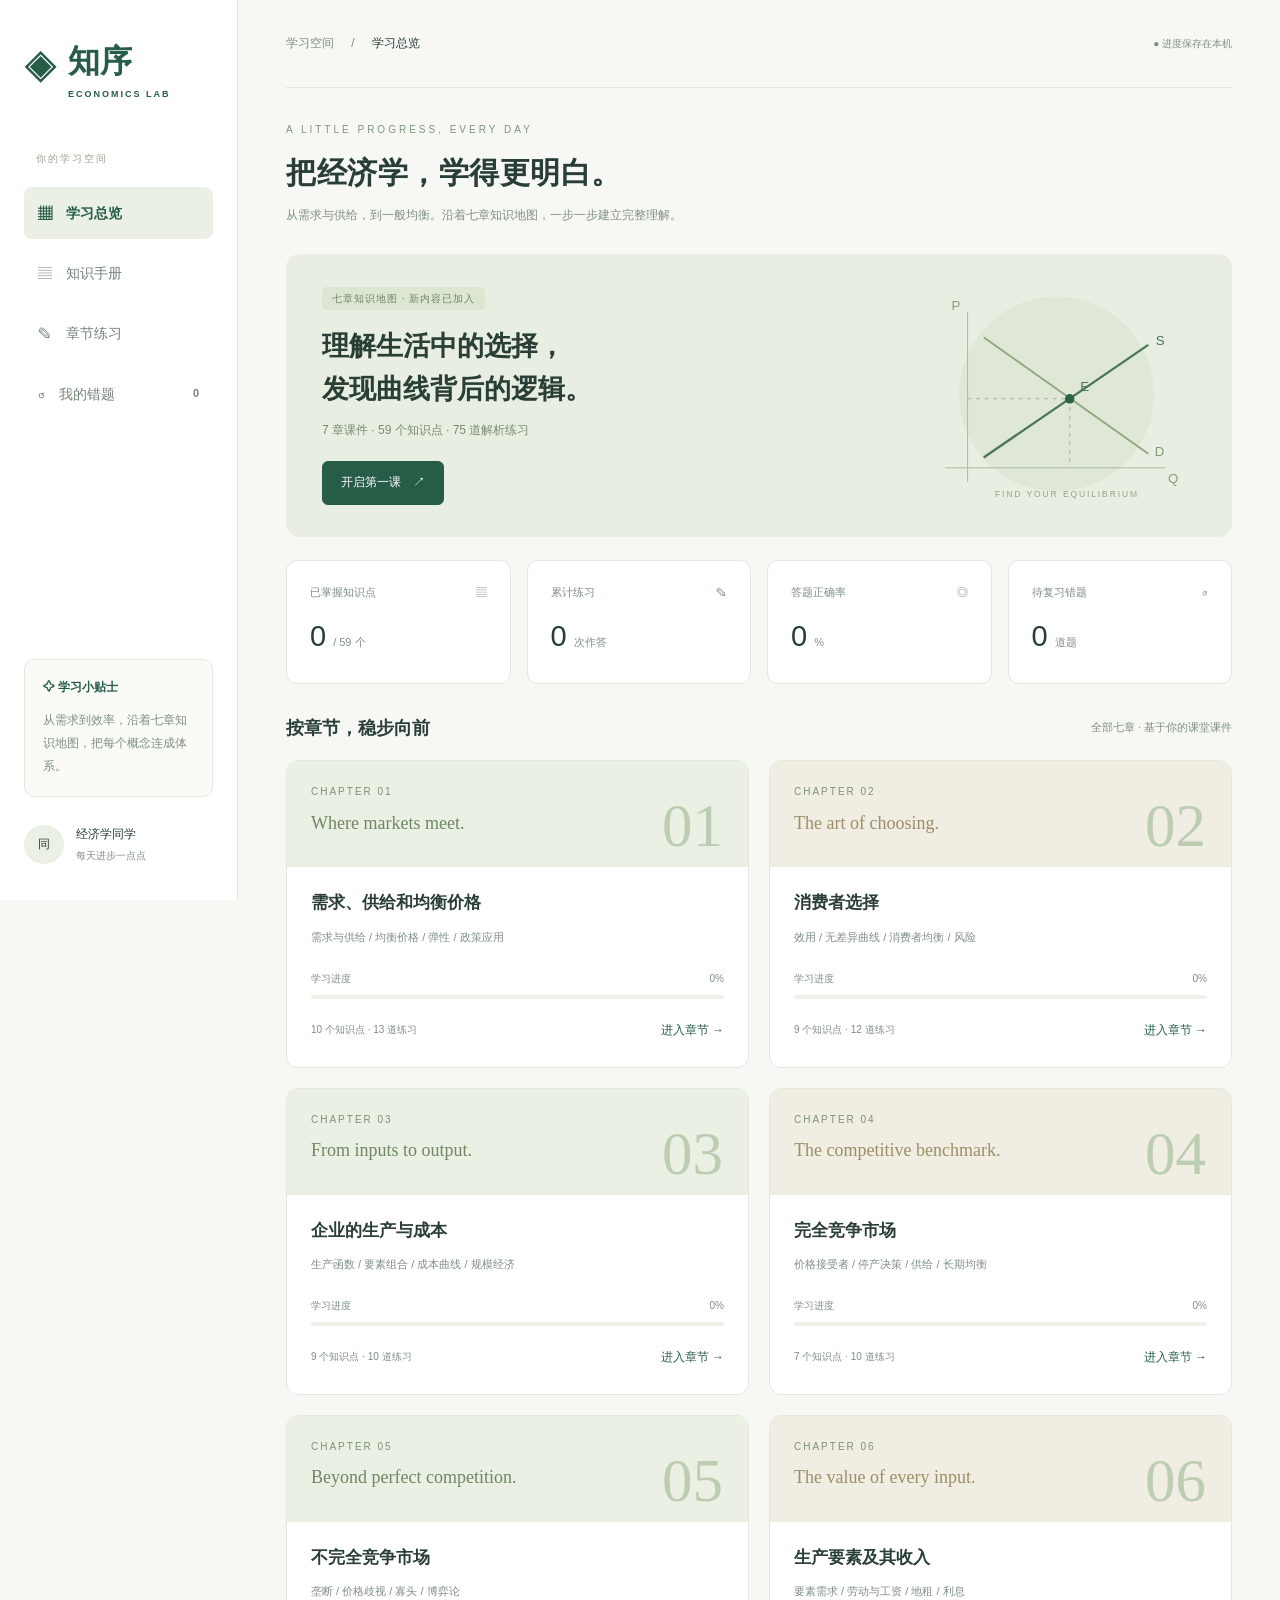
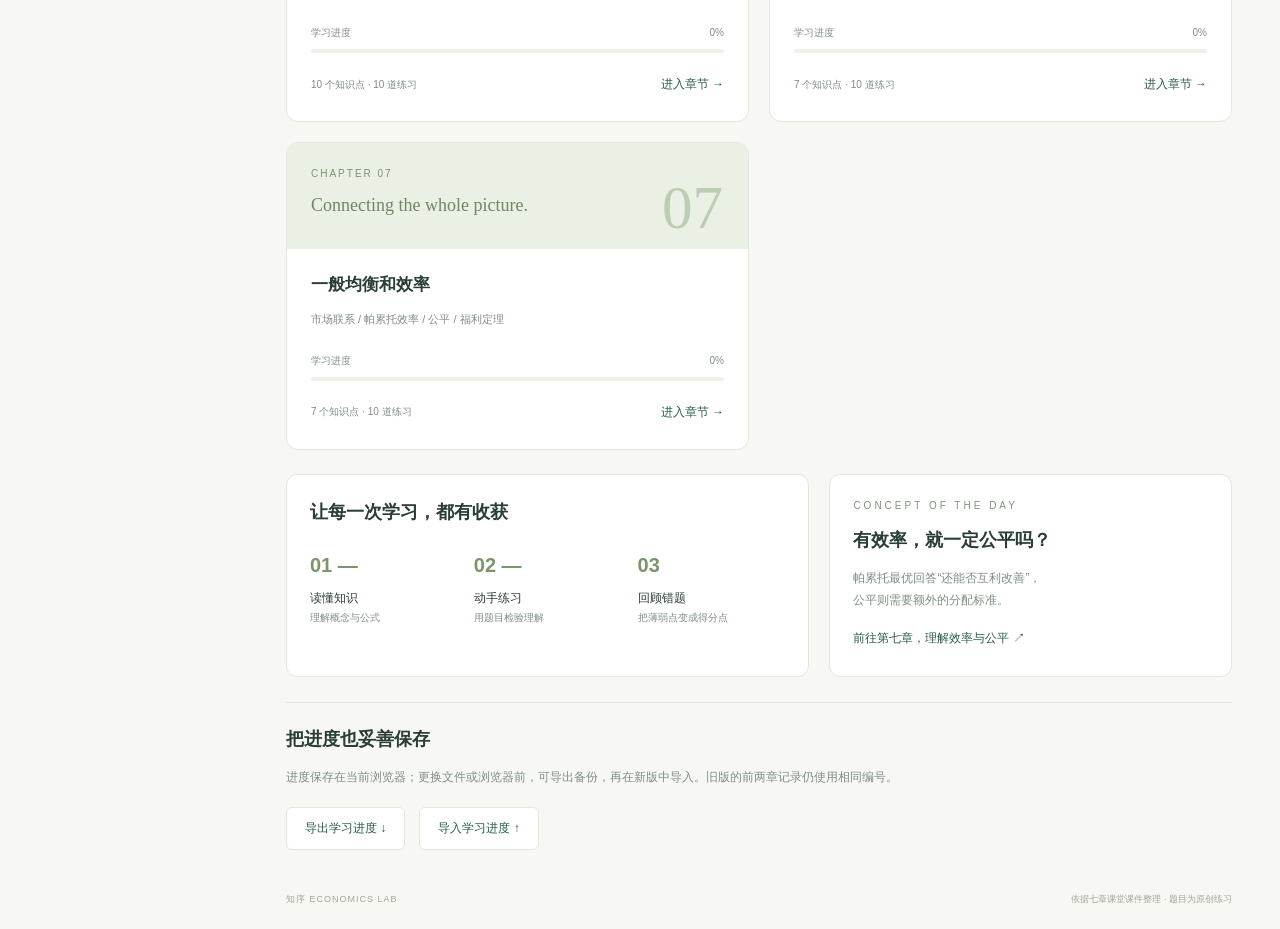
==== index.html @ edb6ecd2 "Create seven-chapter economics learning website" ====
<!doctype html><html lang="zh-CN"><head><meta charset="utf-8"><meta name="viewport" content="width=device-width,initial-scale=1"><title>知序 · 经济学学习室（七章版）</title><link rel="stylesheet" href="style.css"></head><body><aside><a href="#" class="brand" aria-label="知序首页">◈ <span>知序<small>ECONOMICS LAB</small></span></a><div class="side-label">你的学习空间</div><nav><button data-page="home" aria-label="学习总览">▦ <span>学习总览</span></button><button data-page="learn" aria-label="知识手册">▤ <span>知识手册</span></button><button data-page="practice" aria-label="章节练习">✎ <span>章节练习</span></button><button data-page="wrong" aria-label="我的错题">↺ <span>我的错题</span><b id="wrong-count">0</b></button></nav><div class="side-note"><strong>✧ 学习小贴士</strong><p>从需求到效率，沿着七章知识地图，把每个概念连成体系。</p></div><div class="profile"><span class="avatar">同</span><div>经济学同学<small>每天进步一点点</small></div></div></aside><main><header><div>学习空间 <span>/</span> <strong id="breadcrumb">学习总览</strong></div><span class="badge" id="storage-status">● 进度保存在本机</span></header><div id="app"></div><footer>知序 ECONOMICS LAB <span>依据七章课堂课件整理 · 题目为原创练习</span></footer></main><script src="content.js"></script><script src="app.js"></script></body></html>
---- style.css ----
:root{--green:#275c47;--ink:#293e34;--muted:#7f8e83;--line:#e2e8df;--bg:#f7f8f4}*{box-sizing:border-box}body{margin:0;font:14px/1.6 Inter,'PingFang SC','Microsoft YaHei',sans-serif;background:var(--bg);color:var(--ink)}button,input,select{font:inherit}button{cursor:pointer}button:disabled{cursor:default;opacity:.55}button:focus-visible,a:focus-visible,input:focus-visible,select:focus-visible{outline:3px solid #aabe93;outline-offset:3px}aside{position:fixed;inset:0 auto 0 0;width:238px;background:white;border-right:1px solid var(--line);padding:36px 24px;display:flex;flex-direction:column}.brand{display:flex;align-items:center;gap:12px;font-size:32px;color:var(--green);font-weight:700;text-decoration:none}.brand small{display:block;font-size:9px;letter-spacing:2px}.side-label{margin:49px 12px 20px;color:#96a28f;letter-spacing:2px;font-size:10px}nav button{display:flex;align-items:center;gap:14px;border:0;background:transparent;width:100%;padding:15px 14px;margin:0 0 8px;border-radius:8px;color:#748378;text-align:left}nav button.active{color:var(--green);background:#eaf0e6;font-weight:600}nav b{margin-left:auto;font-size:11px}.side-note{margin-top:auto;background:#fafbf7;border:1px solid var(--line);border-radius:10px;padding:18px;font-size:12px}.side-note strong{color:var(--green)}.side-note p{color:var(--muted);line-height:1.9;margin-bottom:0}.profile{display:flex;gap:12px;align-items:center;font-size:12px;margin-top:28px}.avatar{padding:10px 14px;border-radius:50%;background:#eaf0e5}.profile small{display:block;color:var(--muted);font-size:10px;margin-top:4px}main{margin-left:238px;padding:0 48px;max-width:1700px}header{height:88px;border-bottom:1px solid var(--line);display:flex;align-items:center;justify-content:space-between;color:var(--muted);font-size:12px}header span{margin:0 14px}header strong{color:var(--ink);font-weight:500}.badge{font-size:10px;margin:0}#app{padding-top:34px}.eyebrow{font-size:10px;letter-spacing:3px;color:#7f947d;margin-bottom:12px}h1{font-size:30px;line-height:1.5;letter-spacing:.5px;margin:0 0 9px;font-weight:600}h2{font-size:18px;margin:0;font-weight:600}h3{font-size:18px;line-height:1.6;margin:0 0 12px}p{line-height:1.9}.sub{font-size:12px;color:var(--muted);line-height:1.9}.hero{display:flex;align-items:center;position:relative;overflow:hidden;background:#e8eee1;border-radius:14px;margin:27px 0 23px;padding:32px 36px;min-height:250px}.hero-copy{position:relative;z-index:1;max-width:65%}.pill{font-size:10px;background:#dce6d3;color:#6e8760;padding:6px 10px;border-radius:4px;letter-spacing:1px}.hero h2{font-size:27px;line-height:1.6;margin:17px 0 7px}.hero p{font-size:12px;color:#778c6e;margin:0 0 20px}.hero svg{position:absolute;right:30px;width:33%;height:240px}.primary,.secondary{border-radius:6px;padding:11px 18px;font-size:12px}.primary{background:var(--green);color:#fff;border:1px solid var(--green)}.primary:hover:enabled{background:#1d4938}.secondary{background:white;color:var(--green);border:1px solid var(--line)}.text-button{border:0;background:transparent;color:var(--green);padding:5px 0;font-size:12px}.stats{display:grid;grid-template-columns:repeat(4,1fr);gap:16px;margin:22px 0 30px}.stat,.panel{border:1px solid var(--line);background:#fff;border-radius:11px;padding:23px}.stat-label{font-size:11px;color:var(--muted);display:flex;justify-content:space-between}.stat strong{display:inline-block;font-size:29px;font-weight:500;margin-top:12px}.stat small{color:var(--muted);font-size:11px;margin-left:7px}.section-head{display:flex;justify-content:space-between;align-items:center;margin:28px 0 18px;gap:12px}.section-head span{color:var(--muted);font-size:11px}.chapters{display:grid;grid-template-columns:repeat(2,minmax(0,1fr));gap:20px}.chapter{background:white;border:1px solid var(--line);border-radius:12px;overflow:hidden}.chapter-art{position:relative;background:#eaf0e3;padding:18px 24px;height:106px}.chapter:nth-child(even) .chapter-art{background:#f0ede3}.chapter-art .tag{font-size:10px;letter-spacing:2px;color:#7d9275}.chapter-art .number{font:61px Georgia,serif;color:#bdcdb2;position:absolute;right:25px;bottom:6px}.chapter-art p{font:18px Georgia,serif;color:#708765;margin:11px 0}.chapter:nth-child(even) .chapter-art p{color:#9c8e67}.chapter-body{padding:22px 24px}.chapter-body h3{font-size:17px}.tags{font-size:11px;color:var(--muted);min-height:20px}.progress-label{display:flex;justify-content:space-between;font-size:10px;color:var(--muted);margin:22px 0 8px}.track{background:#edf1e8;height:4px;border-radius:4px;overflow:hidden}.track i{display:block;height:100%;background:#7b9f6c}.chapter-actions{display:flex;justify-content:space-between;align-items:center;margin-top:17px;gap:10px}.chapter-actions span{font-size:10px;color:var(--muted)}.bottom{margin-top:24px;display:grid;grid-template-columns:1.3fr 1fr;gap:20px}.path{display:flex;gap:16px;margin-top:22px}.path>div{flex:1;font-size:12px}.path b{display:block;font-size:20px;color:#7b956a;margin-bottom:8px}.path small{color:var(--muted);font-size:10px}.quote{font-size:14px}.filters{display:flex;gap:10px;margin:24px 0;flex-wrap:wrap}input,select{background:white;border:1px solid var(--line);padding:11px 13px;border-radius:7px;color:var(--ink);max-width:100%}input{flex:1;min-width:180px}.knowledge{display:grid;grid-template-columns:repeat(2,minmax(0,1fr));gap:17px}.knowledge .panel{display:flex;flex-direction:column}.knowledge p{font-size:13px;color:#6c7e70;margin:0 0 18px}.formula{background:#f0f4e9;border-radius:6px;padding:14px;color:var(--green);font:16px/1.8 Georgia,'Microsoft YaHei',serif;overflow-wrap:anywhere}.source{font-size:10px;color:var(--muted);margin:14px 0 18px}.knowledge .actions{margin-top:auto;display:flex;gap:16px;align-items:center}.result-count{font-size:11px;color:var(--muted);margin-bottom:16px}.empty{text-align:center;padding:50px 25px}.empty h2{margin:0 0 15px}.empty .primary{margin-top:14px}.quiz{max-width:820px;margin:27px auto}.quiz-top{display:flex;justify-content:space-between;font-size:12px;color:var(--muted);margin-bottom:13px}.quiz .panel{margin-top:20px;padding:27px}.quiz h3{font-size:20px;margin-bottom:24px}.option{border:1px solid var(--line);background:white;border-radius:8px;padding:17px;display:flex;align-items:flex-start;gap:14px;text-align:left;width:100%;margin:12px 0;color:var(--ink)}.option:hover:enabled{border-color:#7d9a72;background:#fafcf7}.option em{font-style:normal;color:#6c8761;min-width:18px}.option.selected{border-color:var(--green);background:#edf3e7}.option:disabled{opacity:1}.option.correct{border-color:#669267;background:#eaf4e7}.option.incorrect{border-color:#c38a70;background:#fcf0e9}.feedback{background:#edf4e7;padding:20px;border-radius:8px;margin-top:20px;font-size:13px;line-height:1.9}.feedback.bad{background:#fbf0e8}.feedback .source{margin-bottom:0}.quiz-actions{display:flex;gap:12px;margin-top:22px}.notice{border:1px solid #e3d9b8;background:#fcf8eb;padding:12px 16px;font-size:12px;border-radius:8px;margin-top:20px;color:#8c743e}.score{font-size:45px;color:var(--green);margin:15px 0}.toolbar{display:flex;gap:14px;flex-wrap:wrap;margin-top:18px}.backup{margin-top:25px;border-top:1px solid var(--line);padding-top:22px}.backup .sub{margin-bottom:10px}.link-source{font-size:12px;color:var(--green)}footer{display:flex;justify-content:space-between;gap:15px;padding:32px 0 22px;font-size:9px;letter-spacing:1px;color:#9ca696}footer span{letter-spacing:0}dialog{max-width:500px;width:calc(100% - 40px);border:1px solid var(--line);border-radius:12px;padding:25px;color:var(--ink)}dialog::backdrop{background:#1b332844}@media(min-width:1450px){main{padding:0 65px}}@media(max-width:1000px){aside{width:190px;padding:30px 17px}main{margin-left:190px;padding:0 25px}.stats{gap:9px}.stat{padding:16px}.hero-copy{max-width:80%}.hero svg{opacity:.4}.bottom{grid-template-columns:1fr}.chapter-body{padding:20px}}@media(max-width:680px){aside{position:sticky;inset:0 0 auto;width:100%;height:auto;z-index:5;flex-direction:row;align-items:center;padding:11px 15px;box-shadow:0 1px 10px #17332208}.brand{font-size:24px;gap:6px}.brand small,.side-label,.side-note,.profile{display:none}nav{display:flex;margin-left:auto}nav button{width:auto;margin:0;padding:10px;font-size:19px}nav span,nav b{display:none}main{margin:0;padding:0 19px}header{height:60px}.badge{font-size:9px}#app{padding-top:25px}h1{font-size:24px}.hero{padding:26px;min-height:250px}.hero-copy{max-width:100%}.hero svg{display:none}.hero h2{font-size:24px}.stats{grid-template-columns:1fr 1fr}.stat strong{font-size:27px}.chapters,.knowledge{grid-template-columns:1fr}.section-head{align-items:flex-start}.section-head span{font-size:10px}.quiz .panel{padding:20px}.quiz h3{font-size:18px}.filters select{width:100%}.path{gap:10px}.path>div{font-size:11px}footer span{display:none}.knowledge .actions{flex-wrap:wrap}.formula{font-size:15px}}
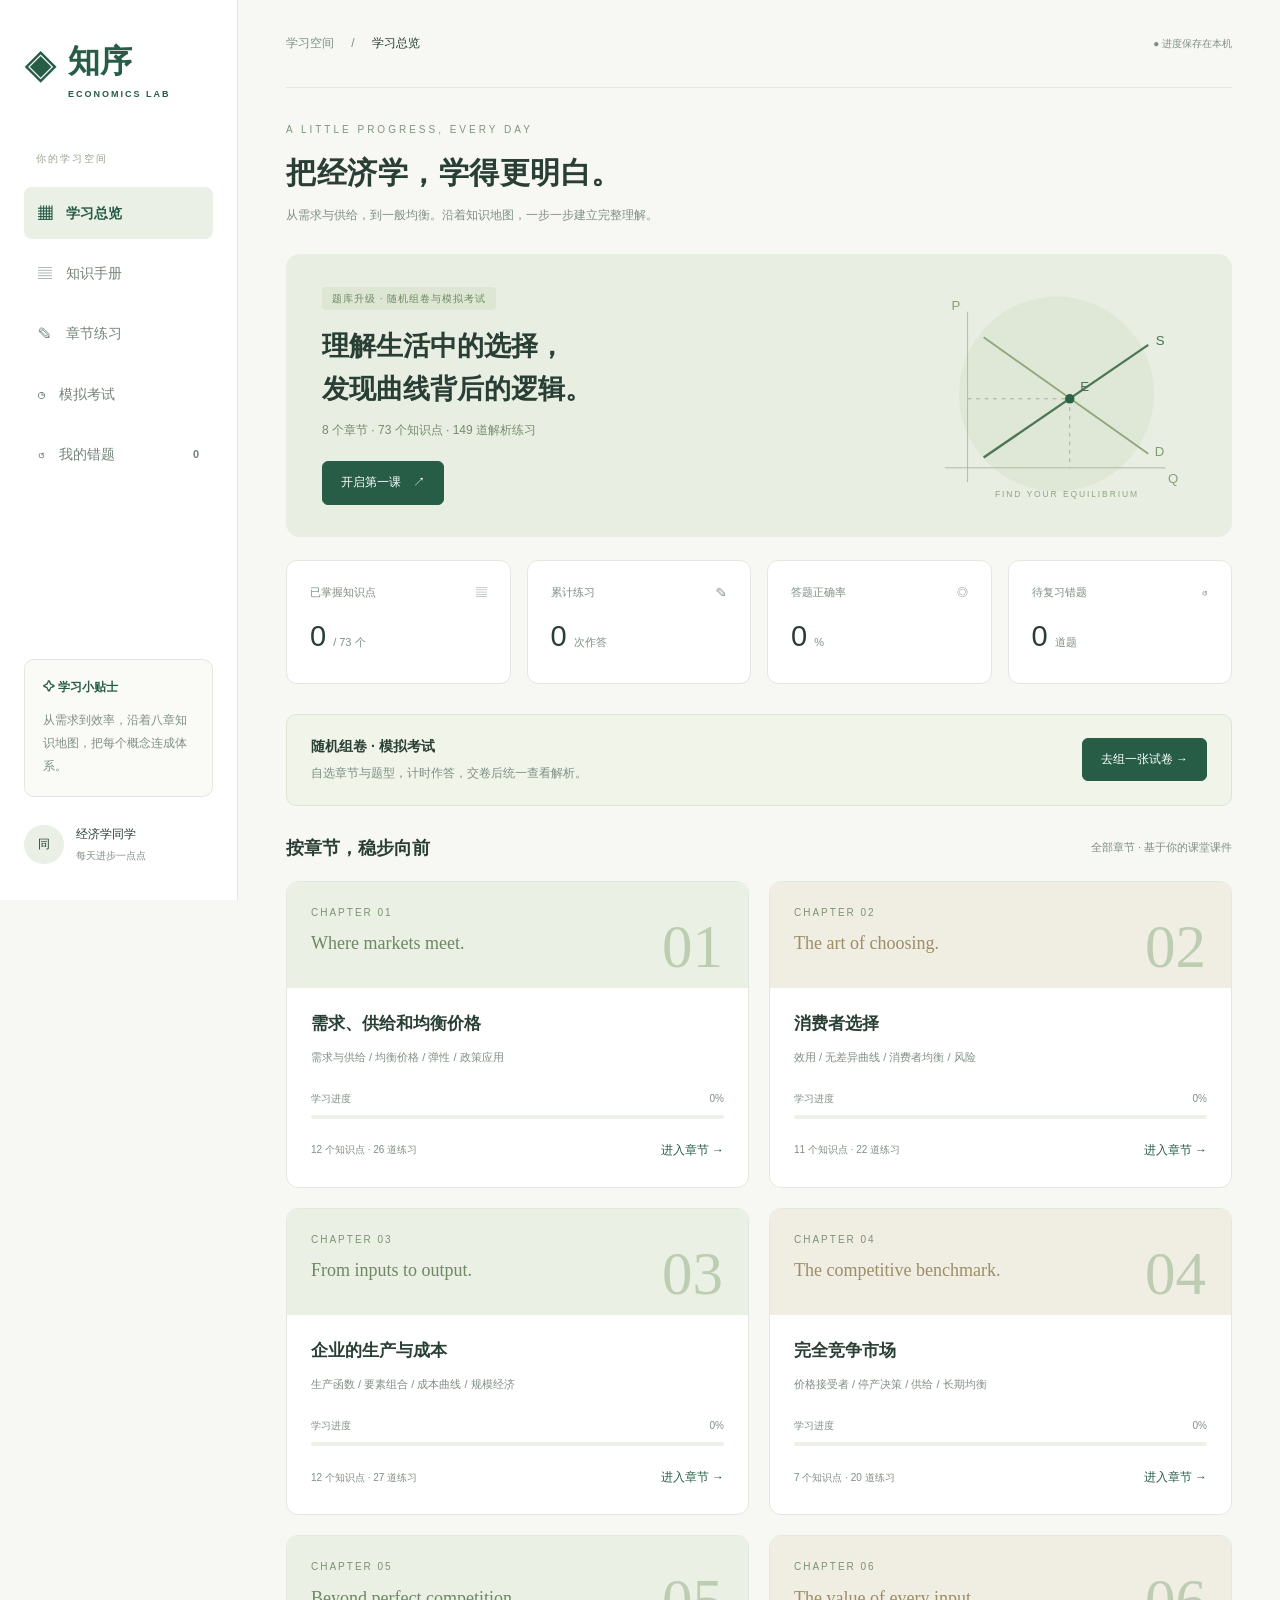
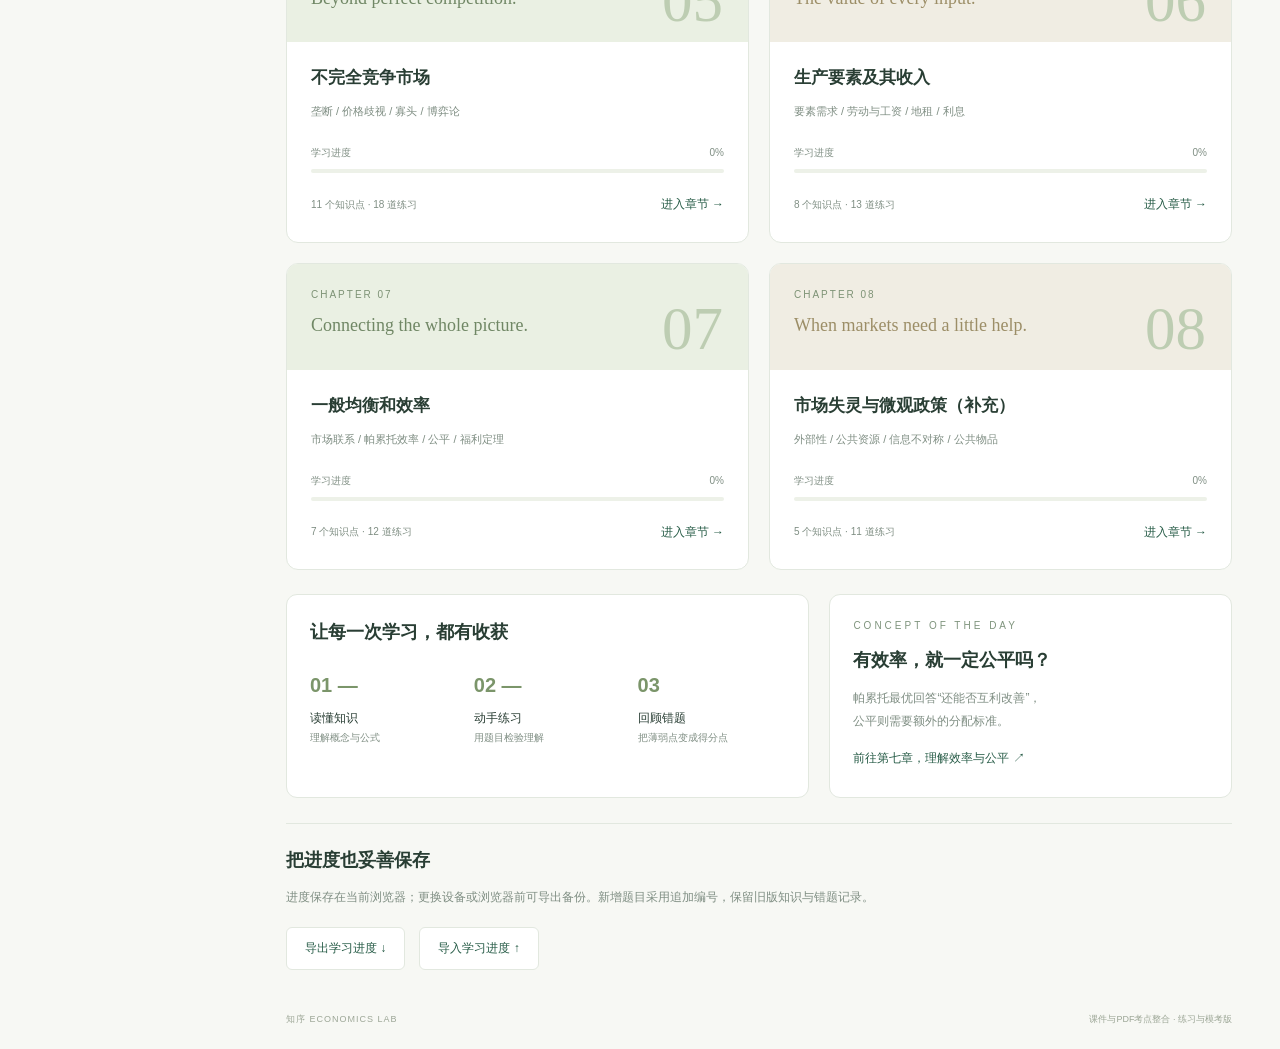
==== commit 808bec1d: "Add PDF study content, mixed question practice and persistent mock exams" ====
--- a/index.html
+++ b/index.html
@@ -1 +1 @@
-<!doctype html><html lang="zh-CN"><head><meta charset="utf-8"><meta name="viewport" content="width=device-width,initial-scale=1"><title>知序 · 经济学学习室（七章版）</title><link rel="stylesheet" href="style.css"></head><body><aside><a href="#" class="brand" aria-label="知序首页">◈ <span>知序<small>ECONOMICS LAB</small></span></a><div class="side-label">你的学习空间</div><nav><button data-page="home" aria-label="学习总览">▦ <span>学习总览</span></button><button data-page="learn" aria-label="知识手册">▤ <span>知识手册</span></button><button data-page="practice" aria-label="章节练习">✎ <span>章节练习</span></button><button data-page="wrong" aria-label="我的错题">↺ <span>我的错题</span><b id="wrong-count">0</b></button></nav><div class="side-note"><strong>✧ 学习小贴士</strong><p>从需求到效率，沿着七章知识地图，把每个概念连成体系。</p></div><div class="profile"><span class="avatar">同</span><div>经济学同学<small>每天进步一点点</small></div></div></aside><main><header><div>学习空间 <span>/</span> <strong id="breadcrumb">学习总览</strong></div><span class="badge" id="storage-status">● 进度保存在本机</span></header><div id="app"></div><footer>知序 ECONOMICS LAB <span>依据七章课堂课件整理 · 题目为原创练习</span></footer></main><script src="content.js"></script><script src="app.js"></script></body></html>
+<!doctype html><html lang="zh-CN"><head><meta charset="utf-8"><meta name="viewport" content="width=device-width,initial-scale=1"><title>知序 · 经济学学习室（练习与模考版）</title><link rel="stylesheet" href="style.css?v=20261016-mock1"></head><body><aside><a href="#" class="brand" aria-label="知序首页">◈ <span>知序<small>ECONOMICS LAB</small></span></a><div class="side-label">你的学习空间</div><nav><button data-page="home" aria-label="学习总览">▦ <span>学习总览</span></button><button data-page="learn" aria-label="知识手册">▤ <span>知识手册</span></button><button data-page="practice" aria-label="章节练习">✎ <span>章节练习</span></button><button data-page="exam" aria-label="模拟考试">◷ <span>模拟考试</span></button><button data-page="wrong" aria-label="我的错题">↺ <span>我的错题</span><b id="wrong-count">0</b></button></nav><div class="side-note"><strong>✧ 学习小贴士</strong><p>从需求到效率，沿着八章知识地图，把每个概念连成体系。</p></div><div class="profile"><span class="avatar">同</span><div>经济学同学<small>每天进步一点点</small></div></div></aside><main><header><div>学习空间 <span>/</span> <strong id="breadcrumb">学习总览</strong></div><span class="badge" id="storage-status">● 进度保存在本机</span></header><div id="app"></div><footer>知序 ECONOMICS LAB <span>课件与PDF考点整合 · 练习与模考版</span></footer></main><script src="content.js?v=20261016-mock1"></script><script src="additions.js?v=20261016-mock1"></script><script src="app.js?v=20261016-mock1"></script><script src="practice.js?v=20261016-mock1"></script><script src="exam.js?v=20261016-mock1"></script></body></html>
--- a/style.css
+++ b/style.css
@@ -1 +1,3 @@
 :root{--green:#275c47;--ink:#293e34;--muted:#7f8e83;--line:#e2e8df;--bg:#f7f8f4}*{box-sizing:border-box}body{margin:0;font:14px/1.6 Inter,'PingFang SC','Microsoft YaHei',sans-serif;background:var(--bg);color:var(--ink)}button,input,select{font:inherit}button{cursor:pointer}button:disabled{cursor:default;opacity:.55}button:focus-visible,a:focus-visible,input:focus-visible,select:focus-visible{outline:3px solid #aabe93;outline-offset:3px}aside{position:fixed;inset:0 auto 0 0;width:238px;background:white;border-right:1px solid var(--line);padding:36px 24px;display:flex;flex-direction:column}.brand{display:flex;align-items:center;gap:12px;font-size:32px;color:var(--green);font-weight:700;text-decoration:none}.brand small{display:block;font-size:9px;letter-spacing:2px}.side-label{margin:49px 12px 20px;color:#96a28f;letter-spacing:2px;font-size:10px}nav button{display:flex;align-items:center;gap:14px;border:0;background:transparent;width:100%;padding:15px 14px;margin:0 0 8px;border-radius:8px;color:#748378;text-align:left}nav button.active{color:var(--green);background:#eaf0e6;font-weight:600}nav b{margin-left:auto;font-size:11px}.side-note{margin-top:auto;background:#fafbf7;border:1px solid var(--line);border-radius:10px;padding:18px;font-size:12px}.side-note strong{color:var(--green)}.side-note p{color:var(--muted);line-height:1.9;margin-bottom:0}.profile{display:flex;gap:12px;align-items:center;font-size:12px;margin-top:28px}.avatar{padding:10px 14px;border-radius:50%;background:#eaf0e5}.profile small{display:block;color:var(--muted);font-size:10px;margin-top:4px}main{margin-left:238px;padding:0 48px;max-width:1700px}header{height:88px;border-bottom:1px solid var(--line);display:flex;align-items:center;justify-content:space-between;color:var(--muted);font-size:12px}header span{margin:0 14px}header strong{color:var(--ink);font-weight:500}.badge{font-size:10px;margin:0}#app{padding-top:34px}.eyebrow{font-size:10px;letter-spacing:3px;color:#7f947d;margin-bottom:12px}h1{font-size:30px;line-height:1.5;letter-spacing:.5px;margin:0 0 9px;font-weight:600}h2{font-size:18px;margin:0;font-weight:600}h3{font-size:18px;line-height:1.6;margin:0 0 12px}p{line-height:1.9}.sub{font-size:12px;color:var(--muted);line-height:1.9}.hero{display:flex;align-items:center;position:relative;overflow:hidden;background:#e8eee1;border-radius:14px;margin:27px 0 23px;padding:32px 36px;min-height:250px}.hero-copy{position:relative;z-index:1;max-width:65%}.pill{font-size:10px;background:#dce6d3;color:#6e8760;padding:6px 10px;border-radius:4px;letter-spacing:1px}.hero h2{font-size:27px;line-height:1.6;margin:17px 0 7px}.hero p{font-size:12px;color:#778c6e;margin:0 0 20px}.hero svg{position:absolute;right:30px;width:33%;height:240px}.primary,.secondary{border-radius:6px;padding:11px 18px;font-size:12px}.primary{background:var(--green);color:#fff;border:1px solid var(--green)}.primary:hover:enabled{background:#1d4938}.secondary{background:white;color:var(--green);border:1px solid var(--line)}.text-button{border:0;background:transparent;color:var(--green);padding:5px 0;font-size:12px}.stats{display:grid;grid-template-columns:repeat(4,1fr);gap:16px;margin:22px 0 30px}.stat,.panel{border:1px solid var(--line);background:#fff;border-radius:11px;padding:23px}.stat-label{font-size:11px;color:var(--muted);display:flex;justify-content:space-between}.stat strong{display:inline-block;font-size:29px;font-weight:500;margin-top:12px}.stat small{color:var(--muted);font-size:11px;margin-left:7px}.section-head{display:flex;justify-content:space-between;align-items:center;margin:28px 0 18px;gap:12px}.section-head span{color:var(--muted);font-size:11px}.chapters{display:grid;grid-template-columns:repeat(2,minmax(0,1fr));gap:20px}.chapter{background:white;border:1px solid var(--line);border-radius:12px;overflow:hidden}.chapter-art{position:relative;background:#eaf0e3;padding:18px 24px;height:106px}.chapter:nth-child(even) .chapter-art{background:#f0ede3}.chapter-art .tag{font-size:10px;letter-spacing:2px;color:#7d9275}.chapter-art .number{font:61px Georgia,serif;color:#bdcdb2;position:absolute;right:25px;bottom:6px}.chapter-art p{font:18px Georgia,serif;color:#708765;margin:11px 0}.chapter:nth-child(even) .chapter-art p{color:#9c8e67}.chapter-body{padding:22px 24px}.chapter-body h3{font-size:17px}.tags{font-size:11px;color:var(--muted);min-height:20px}.progress-label{display:flex;justify-content:space-between;font-size:10px;color:var(--muted);margin:22px 0 8px}.track{background:#edf1e8;height:4px;border-radius:4px;overflow:hidden}.track i{display:block;height:100%;background:#7b9f6c}.chapter-actions{display:flex;justify-content:space-between;align-items:center;margin-top:17px;gap:10px}.chapter-actions span{font-size:10px;color:var(--muted)}.bottom{margin-top:24px;display:grid;grid-template-columns:1.3fr 1fr;gap:20px}.path{display:flex;gap:16px;margin-top:22px}.path>div{flex:1;font-size:12px}.path b{display:block;font-size:20px;color:#7b956a;margin-bottom:8px}.path small{color:var(--muted);font-size:10px}.quote{font-size:14px}.filters{display:flex;gap:10px;margin:24px 0;flex-wrap:wrap}input,select{background:white;border:1px solid var(--line);padding:11px 13px;border-radius:7px;color:var(--ink);max-width:100%}input{flex:1;min-width:180px}.knowledge{display:grid;grid-template-columns:repeat(2,minmax(0,1fr));gap:17px}.knowledge .panel{display:flex;flex-direction:column}.knowledge p{font-size:13px;color:#6c7e70;margin:0 0 18px}.formula{background:#f0f4e9;border-radius:6px;padding:14px;color:var(--green);font:16px/1.8 Georgia,'Microsoft YaHei',serif;overflow-wrap:anywhere}.source{font-size:10px;color:var(--muted);margin:14px 0 18px}.knowledge .actions{margin-top:auto;display:flex;gap:16px;align-items:center}.result-count{font-size:11px;color:var(--muted);margin-bottom:16px}.empty{text-align:center;padding:50px 25px}.empty h2{margin:0 0 15px}.empty .primary{margin-top:14px}.quiz{max-width:820px;margin:27px auto}.quiz-top{display:flex;justify-content:space-between;font-size:12px;color:var(--muted);margin-bottom:13px}.quiz .panel{margin-top:20px;padding:27px}.quiz h3{font-size:20px;margin-bottom:24px}.option{border:1px solid var(--line);background:white;border-radius:8px;padding:17px;display:flex;align-items:flex-start;gap:14px;text-align:left;width:100%;margin:12px 0;color:var(--ink)}.option:hover:enabled{border-color:#7d9a72;background:#fafcf7}.option em{font-style:normal;color:#6c8761;min-width:18px}.option.selected{border-color:var(--green);background:#edf3e7}.option:disabled{opacity:1}.option.correct{border-color:#669267;background:#eaf4e7}.option.incorrect{border-color:#c38a70;background:#fcf0e9}.feedback{background:#edf4e7;padding:20px;border-radius:8px;margin-top:20px;font-size:13px;line-height:1.9}.feedback.bad{background:#fbf0e8}.feedback .source{margin-bottom:0}.quiz-actions{display:flex;gap:12px;margin-top:22px}.notice{border:1px solid #e3d9b8;background:#fcf8eb;padding:12px 16px;font-size:12px;border-radius:8px;margin-top:20px;color:#8c743e}.score{font-size:45px;color:var(--green);margin:15px 0}.toolbar{display:flex;gap:14px;flex-wrap:wrap;margin-top:18px}.backup{margin-top:25px;border-top:1px solid var(--line);padding-top:22px}.backup .sub{margin-bottom:10px}.link-source{font-size:12px;color:var(--green)}footer{display:flex;justify-content:space-between;gap:15px;padding:32px 0 22px;font-size:9px;letter-spacing:1px;color:#9ca696}footer span{letter-spacing:0}dialog{max-width:500px;width:calc(100% - 40px);border:1px solid var(--line);border-radius:12px;padding:25px;color:var(--ink)}dialog::backdrop{background:#1b332844}@media(min-width:1450px){main{padding:0 65px}}@media(max-width:1000px){aside{width:190px;padding:30px 17px}main{margin-left:190px;padding:0 25px}.stats{gap:9px}.stat{padding:16px}.hero-copy{max-width:80%}.hero svg{opacity:.4}.bottom{grid-template-columns:1fr}.chapter-body{padding:20px}}@media(max-width:680px){aside{position:sticky;inset:0 0 auto;width:100%;height:auto;z-index:5;flex-direction:row;align-items:center;padding:11px 15px;box-shadow:0 1px 10px #17332208}.brand{font-size:24px;gap:6px}.brand small,.side-label,.side-note,.profile{display:none}nav{display:flex;margin-left:auto}nav button{width:auto;margin:0;padding:10px;font-size:19px}nav span,nav b{display:none}main{margin:0;padding:0 19px}header{height:60px}.badge{font-size:9px}#app{padding-top:25px}h1{font-size:24px}.hero{padding:26px;min-height:250px}.hero-copy{max-width:100%}.hero svg{display:none}.hero h2{font-size:24px}.stats{grid-template-columns:1fr 1fr}.stat strong{font-size:27px}.chapters,.knowledge{grid-template-columns:1fr}.section-head{align-items:flex-start}.section-head span{font-size:10px}.quiz .panel{padding:20px}.quiz h3{font-size:18px}.filters select{width:100%}.path{gap:10px}.path>div{font-size:11px}footer span{display:none}.knowledge .actions{flex-wrap:wrap}.formula{font-size:15px}}
+/* Mixed question practice and persistent mock exams */
+textarea{display:block;width:100%;padding:14px;border:1px solid var(--line);border-radius:8px;background:#fdfefb;color:var(--ink);font-family:inherit;font-size:14px;line-height:1.9;resize:vertical;min-height:120px}.answer-label{display:block;font-size:12px;color:var(--muted);margin:18px 0 9px}.numeric-fields{display:grid;grid-template-columns:1fr 1fr;gap:16px;margin:22px 0}.numeric-fields label{font-size:12px}.numeric-fields input{display:block;width:100%;margin-top:7px}.inline-label{display:flex;align-items:center;gap:9px;font-size:12px}.inline-label input[type=checkbox]{flex:none;min-width:0;accent-color:var(--green)}.inline-label input[type=number]{width:85px;min-width:0;flex:none}.self-grade{margin:24px 0;background:#f5f3e8;padding:18px;border-radius:8px}.self-grade input{margin:8px;width:90px;min-width:0}.drawing-tools{display:flex;gap:10px;flex-wrap:wrap;margin:18px 0 10px;align-items:center}.drawing-tools .sub{width:100%}canvas{display:block;width:100%;height:auto;border:1px solid var(--line);border-radius:8px;touch-action:none}.reference-figure{margin:16px 0;background:#fff;padding:15px;border-radius:8px}.reference-figure svg{max-width:400px;width:100%;height:auto;display:block;margin:auto;font-family:inherit;font-size:12px;fill:#5e7656}.reference-figure figcaption{font-size:10px;line-height:1.9;color:var(--muted);text-align:center}.exam-callout{display:flex;align-items:center;justify-content:space-between;gap:18px;border:1px solid #dce5d2;border-radius:10px;padding:20px 24px;background:#f0f4e9}.exam-callout p{margin:5px 0 0}.exam-callout button{flex-shrink:0}.chapter-checks{display:grid;grid-template-columns:1fr 1fr;gap:13px;font-size:12px}.chapter-checks label{display:flex;align-items:center;gap:8px}.chapter-checks input{min-width:0;flex:none;accent-color:var(--green)}.exam-counts{display:grid;grid-template-columns:repeat(3,minmax(0,1fr));gap:20px;margin:27px 0}.exam-counts label{font-size:12px}.exam-counts input{display:block;width:100%;margin-top:7px}.exam-counts small{display:block;margin-top:6px;color:var(--muted);font-size:10px}.paper-summary{font-size:18px;color:var(--green);padding:15px;background:#eff4e7;border-radius:7px}.exam-history{margin-top:24px}.history-table{margin-top:18px;overflow-x:auto}.history-table>div{display:flex;justify-content:space-between;gap:15px;font-size:12px;border-top:1px solid var(--line);padding:14px 0}.exam-topbar{display:flex;justify-content:space-between;align-items:center;padding:18px 22px;background:#e9f0e2;border-radius:9px;margin:23px 0;font-size:13px}.exam-topbar strong{font-size:24px;font-variant-numeric:tabular-nums}.urgent{color:#b35a3b}.exam-layout{display:grid;grid-template-columns:minmax(0,1fr) 235px;gap:20px;margin-top:20px;align-items:start}.answer-card{position:sticky;top:20px;padding:20px}.answer-grid{display:grid;grid-template-columns:repeat(4,1fr);gap:8px;margin-top:16px}.answer-grid button{border:1px solid var(--line);border-radius:5px;padding:7px 0;background:#fff;color:var(--ink);font-size:12px}.answer-grid .answered{background:#e0eed9}.answer-grid .current{border:2px solid var(--green)}.answer-grid .pending{background:#f4e8c8}.answer-grid .missed{background:#f8e1d7}.result-summary{display:flex;align-items:center;justify-content:space-between;gap:24px;margin-top:23px}.score small{font-size:23px;color:var(--muted)}.feedback p{white-space:pre-line}.feedback li{margin:5px 0}.feedback li span{color:var(--muted);font-size:11px}#answer-error,#exam-error,#self-error{color:#ae6546}.exam-question h3{font-size:19px}.review-layout textarea{background:#f6f7f2}@media(max-width:1050px){.exam-layout{grid-template-columns:minmax(0,1fr)}.answer-card{position:static;order:-1}.answer-grid{grid-template-columns:repeat(10,1fr)}.exam-counts{grid-template-columns:repeat(2,minmax(0,1fr))}}@media(max-width:680px){nav button{padding:8px}.exam-callout{flex-direction:column;align-items:flex-start}.chapter-checks{grid-template-columns:1fr}.exam-counts{gap:15px}.numeric-fields{grid-template-columns:1fr}.result-summary{flex-direction:column;align-items:flex-start}.answer-grid{grid-template-columns:repeat(7,1fr)}.exam-topbar{padding:12px;gap:10px}.exam-topbar strong{font-size:21px}.history-table>div{flex-wrap:wrap}.self-grade .primary{margin-top:8px}.quiz-actions{flex-wrap:wrap}}
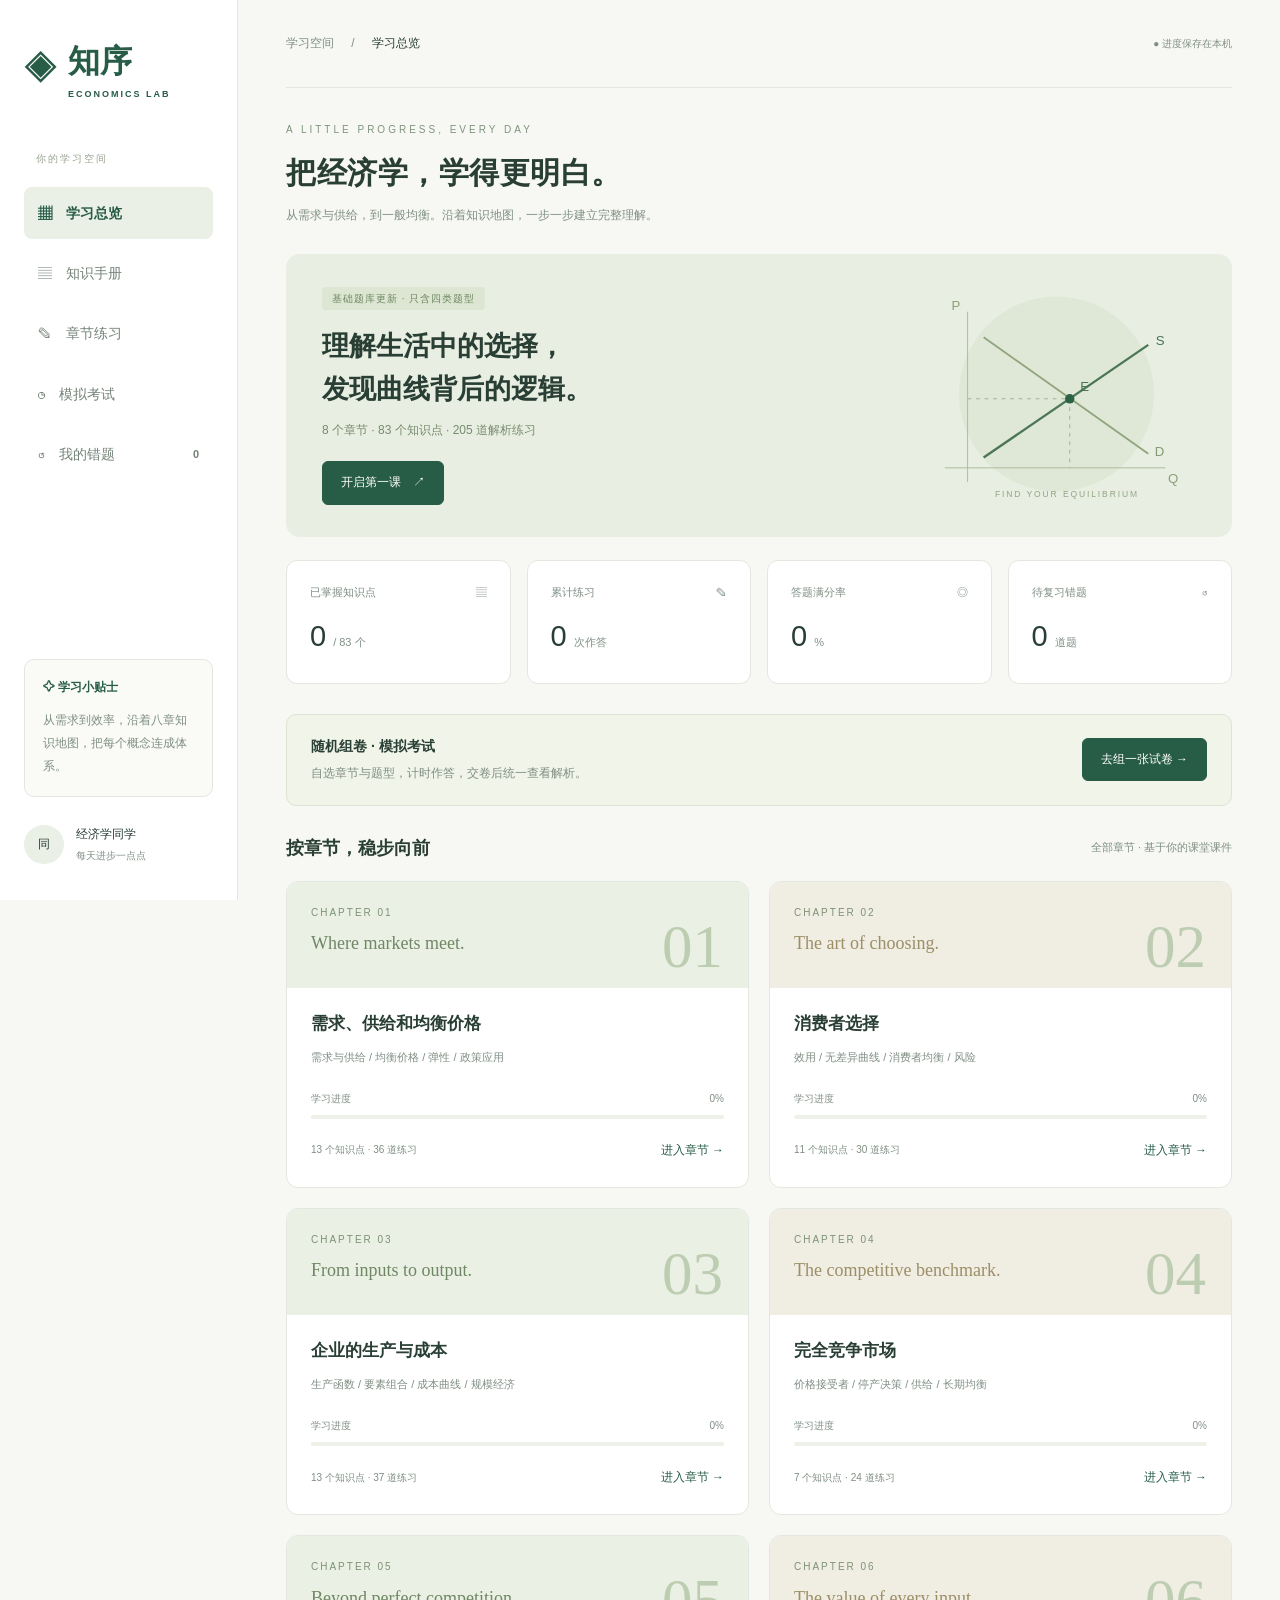
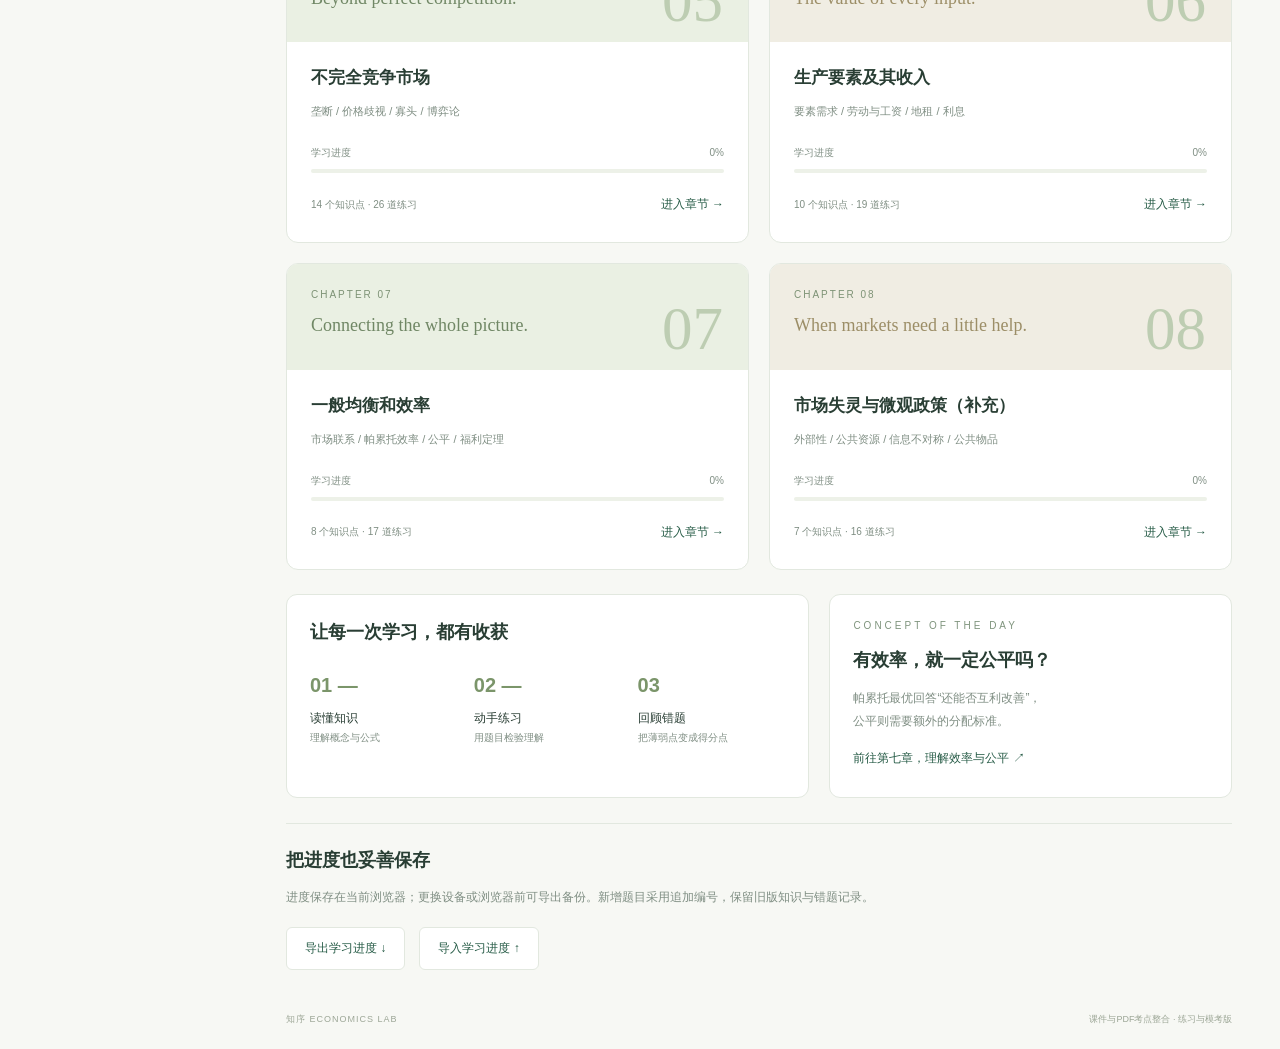
==== commit 221b69e4: "Add reviewed textbook basics and restrict question pools to four types" ====
--- a/index.html
+++ b/index.html
@@ -1 +1 @@
-<!doctype html><html lang="zh-CN"><head><meta charset="utf-8"><meta name="viewport" content="width=device-width,initial-scale=1"><title>知序 · 经济学学习室（练习与模考版）</title><link rel="stylesheet" href="style.css?v=20261016-mock1"></head><body><aside><a href="#" class="brand" aria-label="知序首页">◈ <span>知序<small>ECONOMICS LAB</small></span></a><div class="side-label">你的学习空间</div><nav><button data-page="home" aria-label="学习总览">▦ <span>学习总览</span></button><button data-page="learn" aria-label="知识手册">▤ <span>知识手册</span></button><button data-page="practice" aria-label="章节练习">✎ <span>章节练习</span></button><button data-page="exam" aria-label="模拟考试">◷ <span>模拟考试</span></button><button data-page="wrong" aria-label="我的错题">↺ <span>我的错题</span><b id="wrong-count">0</b></button></nav><div class="side-note"><strong>✧ 学习小贴士</strong><p>从需求到效率，沿着八章知识地图，把每个概念连成体系。</p></div><div class="profile"><span class="avatar">同</span><div>经济学同学<small>每天进步一点点</small></div></div></aside><main><header><div>学习空间 <span>/</span> <strong id="breadcrumb">学习总览</strong></div><span class="badge" id="storage-status">● 进度保存在本机</span></header><div id="app"></div><footer>知序 ECONOMICS LAB <span>课件与PDF考点整合 · 练习与模考版</span></footer></main><script src="content.js?v=20261016-mock1"></script><script src="additions.js?v=20261016-mock1"></script><script src="app.js?v=20261016-mock1"></script><script src="practice.js?v=20261016-mock1"></script><script src="exam.js?v=20261016-mock1"></script></body></html>
+<!doctype html><html lang="zh-CN"><head><meta charset="utf-8"><meta name="viewport" content="width=device-width,initial-scale=1"><title>知序 · 经济学学习室（练习与模考版）</title><link rel="stylesheet" href="style.css?v=20261017-basic1"></head><body><aside><a href="#" class="brand" aria-label="知序首页">◈ <span>知序<small>ECONOMICS LAB</small></span></a><div class="side-label">你的学习空间</div><nav><button data-page="home" aria-label="学习总览">▦ <span>学习总览</span></button><button data-page="learn" aria-label="知识手册">▤ <span>知识手册</span></button><button data-page="practice" aria-label="章节练习">✎ <span>章节练习</span></button><button data-page="exam" aria-label="模拟考试">◷ <span>模拟考试</span></button><button data-page="wrong" aria-label="我的错题">↺ <span>我的错题</span><b id="wrong-count">0</b></button></nav><div class="side-note"><strong>✧ 学习小贴士</strong><p>从需求到效率，沿着八章知识地图，把每个概念连成体系。</p></div><div class="profile"><span class="avatar">同</span><div>经济学同学<small>每天进步一点点</small></div></div></aside><main><header><div>学习空间 <span>/</span> <strong id="breadcrumb">学习总览</strong></div><span class="badge" id="storage-status">● 进度保存在本机</span></header><div id="app"></div><footer>知序 ECONOMICS LAB <span>课件与PDF考点整合 · 练习与模考版</span></footer></main><script src="content.js?v=20261017-basic1"></script><script src="additions.js?v=20261017-basic1"></script><script src="textbook.js?v=20261017-basic1"></script><script src="app.js?v=20261017-basic1"></script><script src="practice.js?v=20261017-basic1"></script><script src="exam.js?v=20261017-basic1"></script></body></html>
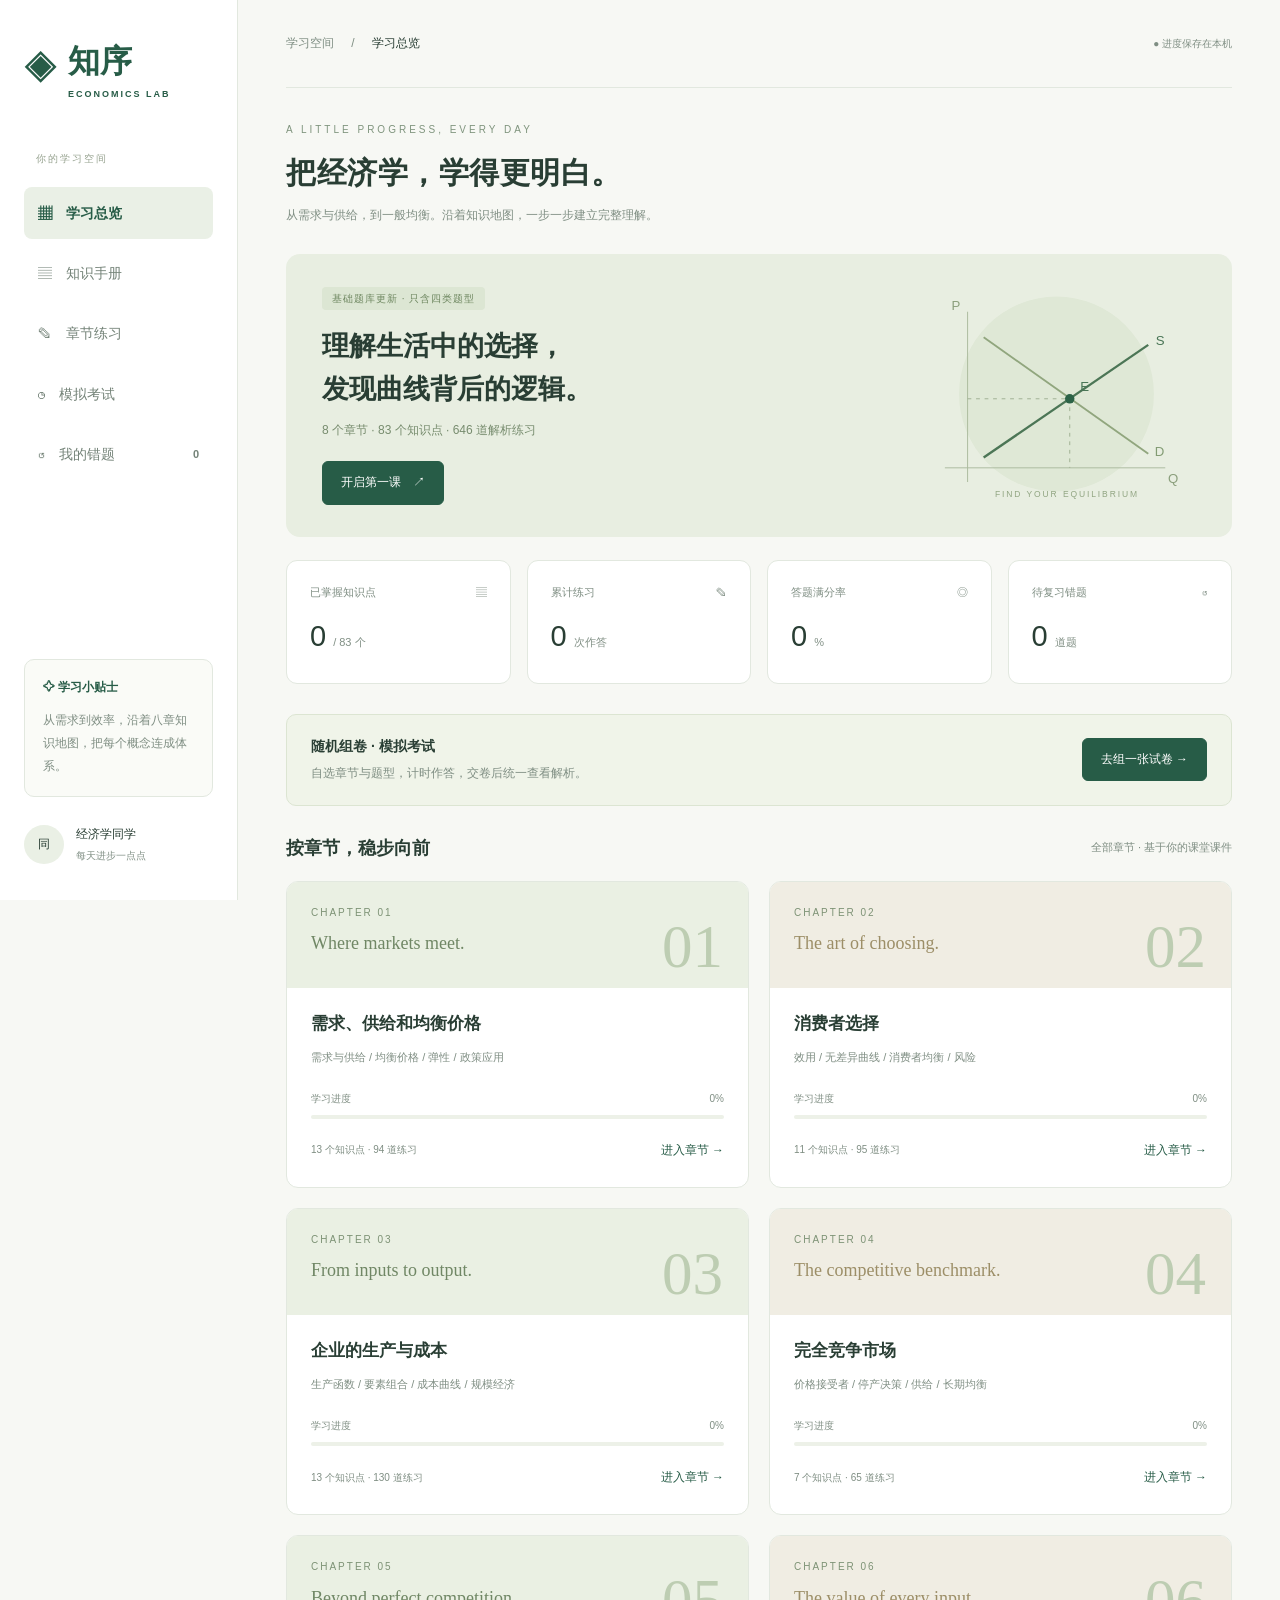
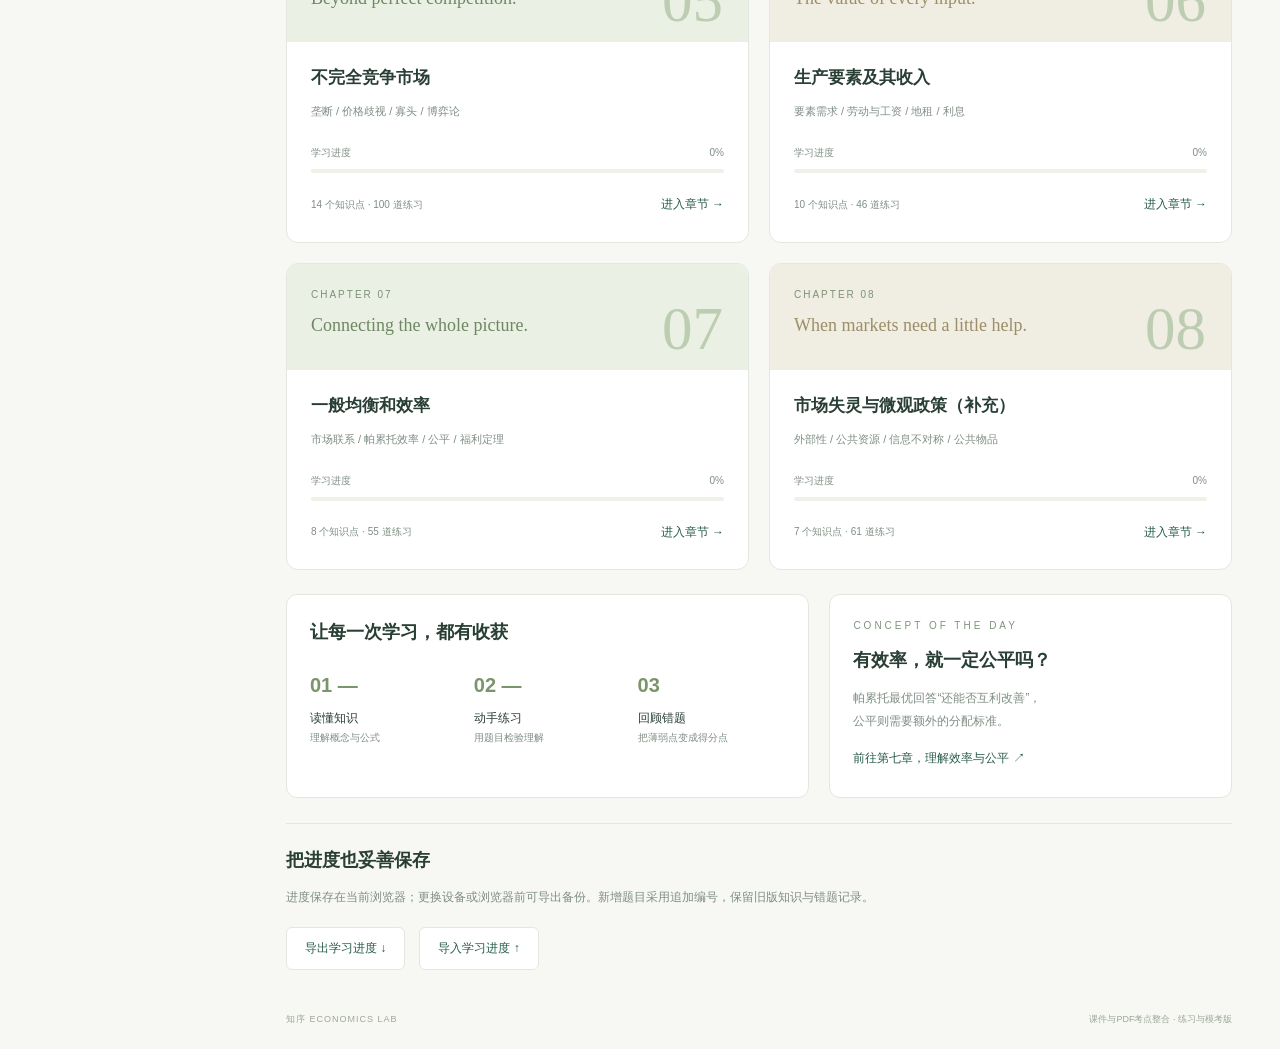
==== commit 85bffc4e: "Expand chapter question bank to 646 items and add full-range practice" ====
--- a/index.html
+++ b/index.html
@@ -1 +1 @@
-<!doctype html><html lang="zh-CN"><head><meta charset="utf-8"><meta name="viewport" content="width=device-width,initial-scale=1"><title>知序 · 经济学学习室（练习与模考版）</title><link rel="stylesheet" href="style.css?v=20261017-basic1"></head><body><aside><a href="#" class="brand" aria-label="知序首页">◈ <span>知序<small>ECONOMICS LAB</small></span></a><div class="side-label">你的学习空间</div><nav><button data-page="home" aria-label="学习总览">▦ <span>学习总览</span></button><button data-page="learn" aria-label="知识手册">▤ <span>知识手册</span></button><button data-page="practice" aria-label="章节练习">✎ <span>章节练习</span></button><button data-page="exam" aria-label="模拟考试">◷ <span>模拟考试</span></button><button data-page="wrong" aria-label="我的错题">↺ <span>我的错题</span><b id="wrong-count">0</b></button></nav><div class="side-note"><strong>✧ 学习小贴士</strong><p>从需求到效率，沿着八章知识地图，把每个概念连成体系。</p></div><div class="profile"><span class="avatar">同</span><div>经济学同学<small>每天进步一点点</small></div></div></aside><main><header><div>学习空间 <span>/</span> <strong id="breadcrumb">学习总览</strong></div><span class="badge" id="storage-status">● 进度保存在本机</span></header><div id="app"></div><footer>知序 ECONOMICS LAB <span>课件与PDF考点整合 · 练习与模考版</span></footer></main><script src="content.js?v=20261017-basic1"></script><script src="additions.js?v=20261017-basic1"></script><script src="textbook.js?v=20261017-basic1"></script><script src="app.js?v=20261017-basic1"></script><script src="practice.js?v=20261017-basic1"></script><script src="exam.js?v=20261017-basic1"></script></body></html>
+<!doctype html><html lang="zh-CN"><head><meta charset="utf-8"><meta name="viewport" content="width=device-width,initial-scale=1"><title>知序 · 经济学学习室（练习与模考版）</title><link rel="stylesheet" href="style.css?v=20261017-expanded1"></head><body><aside><a href="#" class="brand" aria-label="知序首页">◈ <span>知序<small>ECONOMICS LAB</small></span></a><div class="side-label">你的学习空间</div><nav><button data-page="home" aria-label="学习总览">▦ <span>学习总览</span></button><button data-page="learn" aria-label="知识手册">▤ <span>知识手册</span></button><button data-page="practice" aria-label="章节练习">✎ <span>章节练习</span></button><button data-page="exam" aria-label="模拟考试">◷ <span>模拟考试</span></button><button data-page="wrong" aria-label="我的错题">↺ <span>我的错题</span><b id="wrong-count">0</b></button></nav><div class="side-note"><strong>✧ 学习小贴士</strong><p>从需求到效率，沿着八章知识地图，把每个概念连成体系。</p></div><div class="profile"><span class="avatar">同</span><div>经济学同学<small>每天进步一点点</small></div></div></aside><main><header><div>学习空间 <span>/</span> <strong id="breadcrumb">学习总览</strong></div><span class="badge" id="storage-status">● 进度保存在本机</span></header><div id="app"></div><footer>知序 ECONOMICS LAB <span>课件与PDF考点整合 · 练习与模考版</span></footer></main><script src="content.js?v=20261017-expanded1"></script><script src="additions.js?v=20261017-expanded1"></script><script src="textbook.js?v=20261017-expanded1"></script><script src="bank-expansion.js?v=20261017-expanded1"></script><script src="written-expansion.js?v=20261017-expanded1"></script><script src="app.js?v=20261017-expanded1"></script><script src="practice.js?v=20261017-expanded1"></script><script src="exam.js?v=20261017-expanded1"></script></body></html>
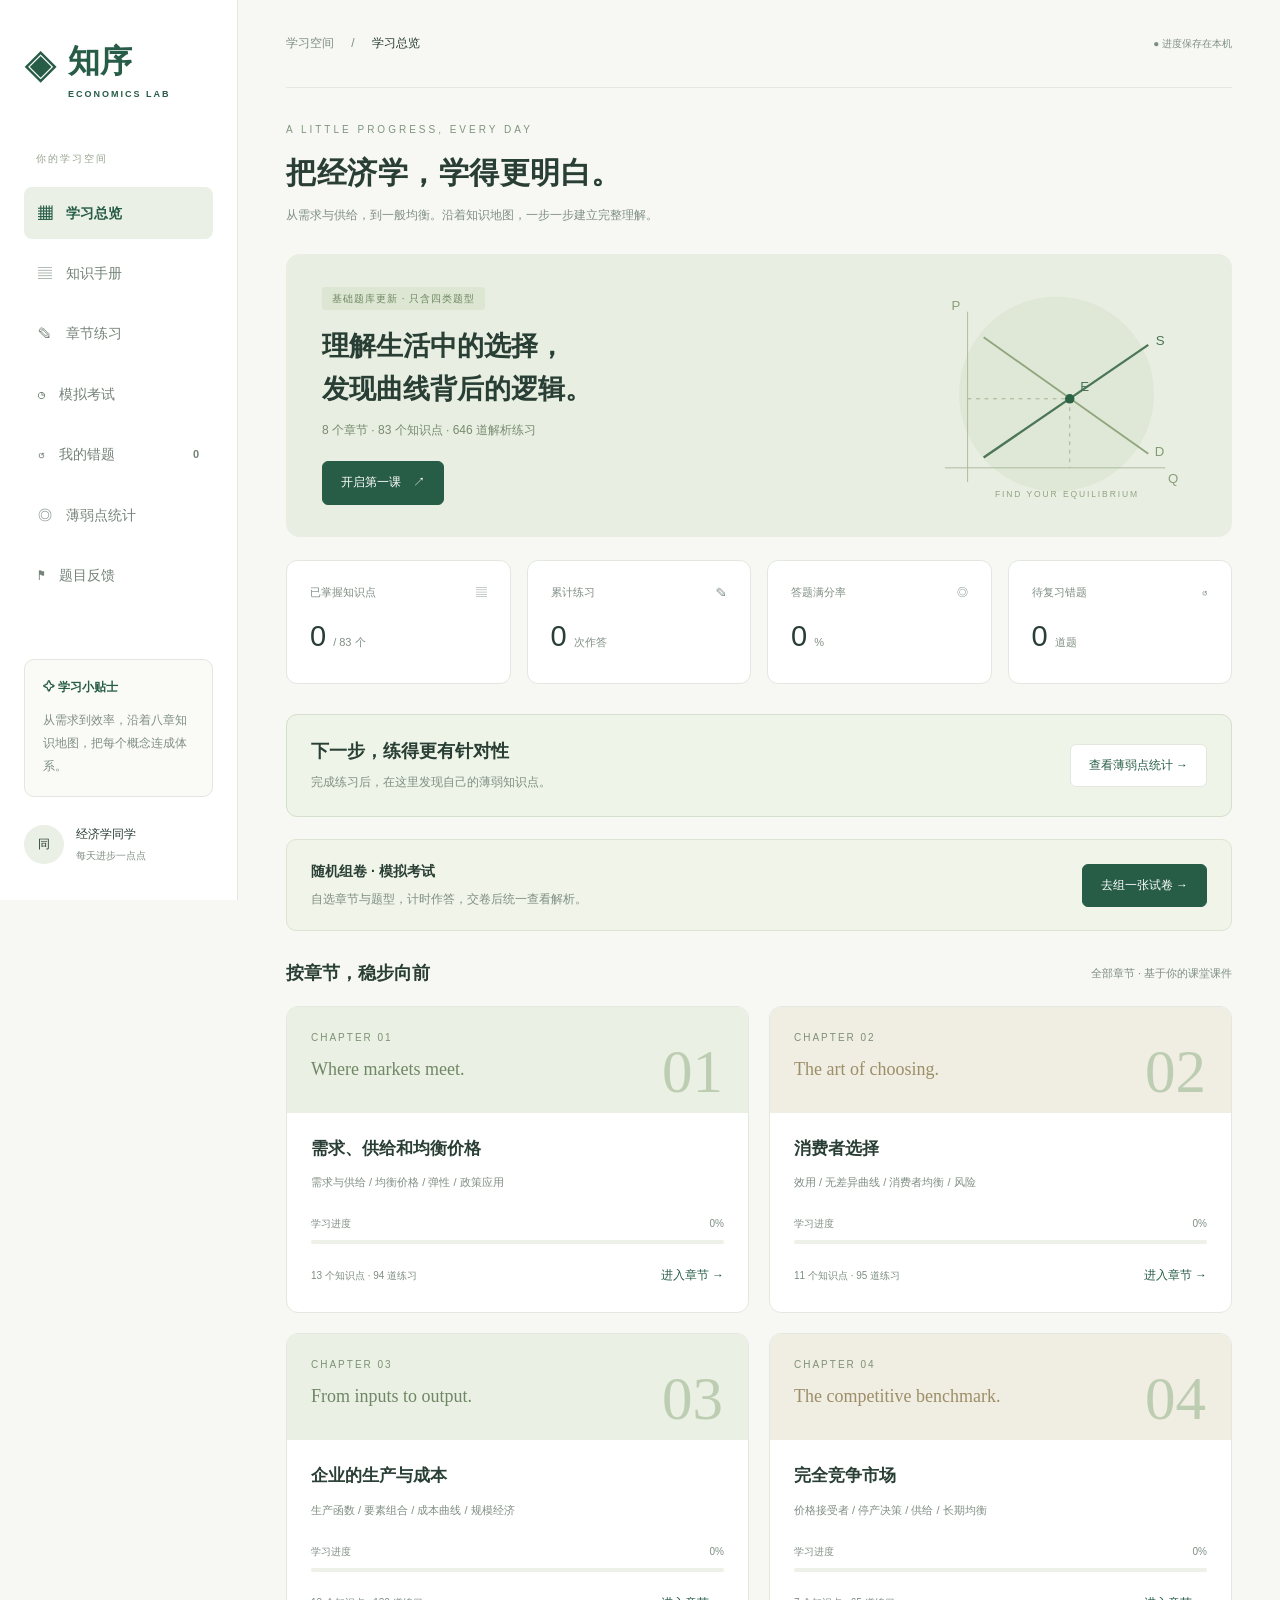
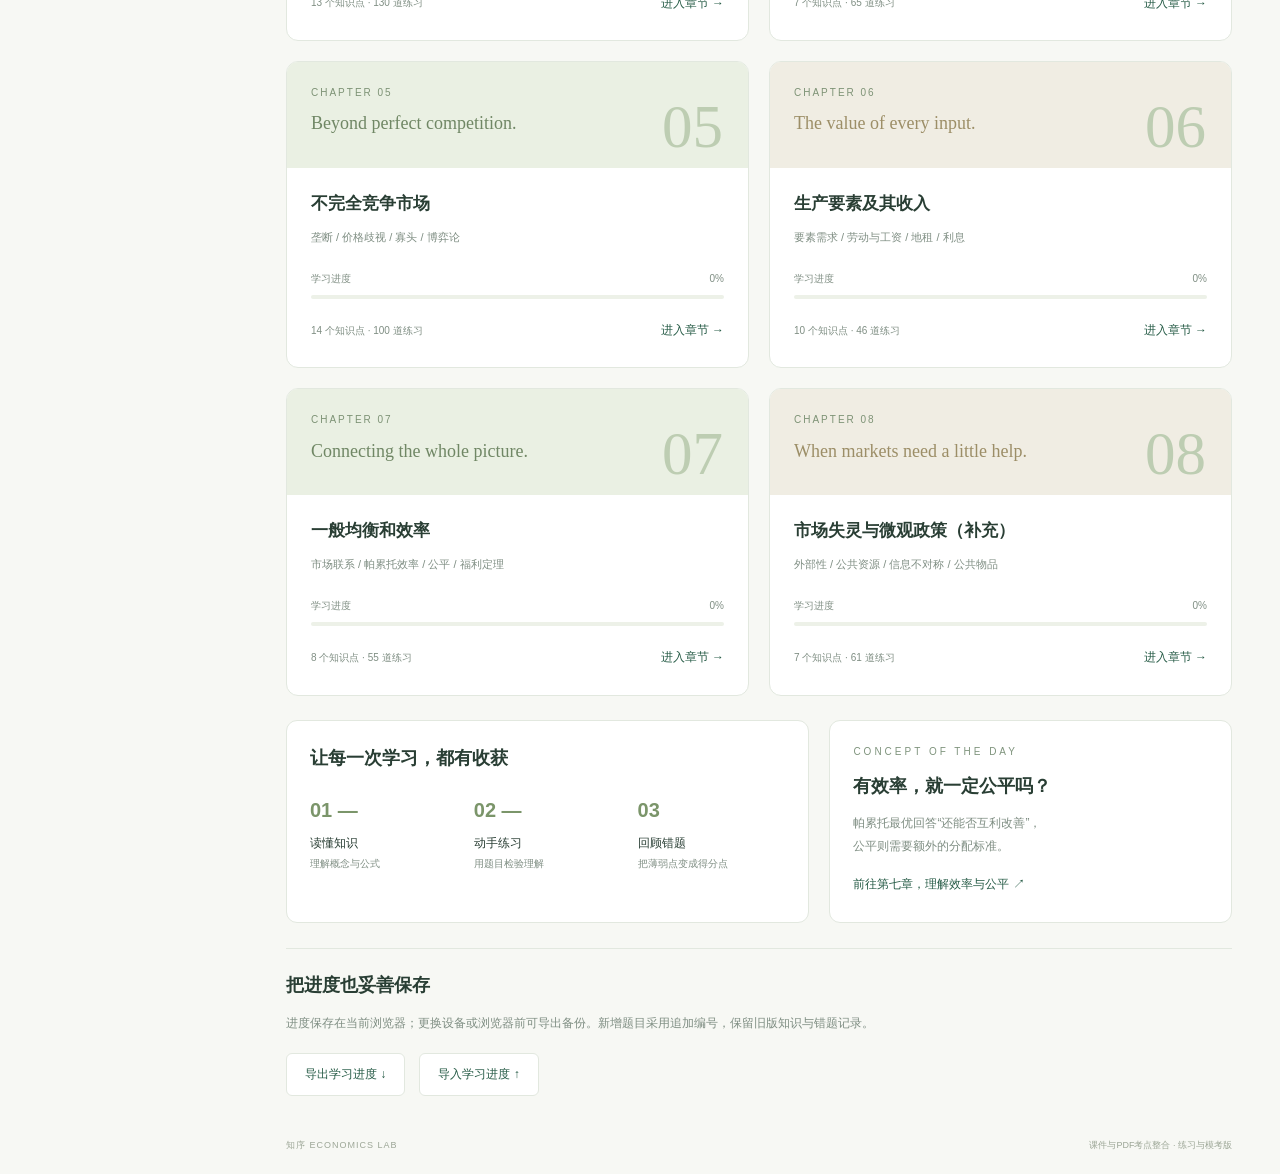
==== commit 0103e8e6: "Add practice resume, question reports and topic insights" ====
--- a/index.html
+++ b/index.html
@@ -1 +1 @@
-<!doctype html><html lang="zh-CN"><head><meta charset="utf-8"><meta name="viewport" content="width=device-width,initial-scale=1"><title>知序 · 经济学学习室（练习与模考版）</title><link rel="stylesheet" href="style.css?v=20261017-expanded1"></head><body><aside><a href="#" class="brand" aria-label="知序首页">◈ <span>知序<small>ECONOMICS LAB</small></span></a><div class="side-label">你的学习空间</div><nav><button data-page="home" aria-label="学习总览">▦ <span>学习总览</span></button><button data-page="learn" aria-label="知识手册">▤ <span>知识手册</span></button><button data-page="practice" aria-label="章节练习">✎ <span>章节练习</span></button><button data-page="exam" aria-label="模拟考试">◷ <span>模拟考试</span></button><button data-page="wrong" aria-label="我的错题">↺ <span>我的错题</span><b id="wrong-count">0</b></button></nav><div class="side-note"><strong>✧ 学习小贴士</strong><p>从需求到效率，沿着八章知识地图，把每个概念连成体系。</p></div><div class="profile"><span class="avatar">同</span><div>经济学同学<small>每天进步一点点</small></div></div></aside><main><header><div>学习空间 <span>/</span> <strong id="breadcrumb">学习总览</strong></div><span class="badge" id="storage-status">● 进度保存在本机</span></header><div id="app"></div><footer>知序 ECONOMICS LAB <span>课件与PDF考点整合 · 练习与模考版</span></footer></main><script src="content.js?v=20261017-expanded1"></script><script src="additions.js?v=20261017-expanded1"></script><script src="textbook.js?v=20261017-expanded1"></script><script src="bank-expansion.js?v=20261017-expanded1"></script><script src="written-expansion.js?v=20261017-expanded1"></script><script src="app.js?v=20261017-expanded1"></script><script src="practice.js?v=20261017-expanded1"></script><script src="exam.js?v=20261017-expanded1"></script></body></html>
+<!doctype html><html lang="zh-CN"><head><meta charset="utf-8"><meta name="viewport" content="width=device-width,initial-scale=1"><title>知序 · 经济学学习室（练习与模考版）</title><link rel="stylesheet" href="style.css?v=20261017-progress1"></head><body><aside><a href="#" class="brand" aria-label="知序首页">◈ <span>知序<small>ECONOMICS LAB</small></span></a><div class="side-label">你的学习空间</div><nav><button data-page="home" aria-label="学习总览">▦ <span>学习总览</span></button><button data-page="learn" aria-label="知识手册">▤ <span>知识手册</span></button><button data-page="practice" aria-label="章节练习">✎ <span>章节练习</span></button><button data-page="exam" aria-label="模拟考试">◷ <span>模拟考试</span></button><button data-page="wrong" aria-label="我的错题">↺ <span>我的错题</span><b id="wrong-count">0</b></button><button data-page="insights" aria-label="薄弱点统计">◎ <span>薄弱点统计</span></button><button data-page="feedback" aria-label="题目反馈">⚑ <span>题目反馈</span></button></nav><div class="side-note"><strong>✧ 学习小贴士</strong><p>从需求到效率，沿着八章知识地图，把每个概念连成体系。</p></div><div class="profile"><span class="avatar">同</span><div>经济学同学<small>每天进步一点点</small></div></div></aside><main><header><div>学习空间 <span>/</span> <strong id="breadcrumb">学习总览</strong></div><span class="badge" id="storage-status">● 进度保存在本机</span></header><div id="app"></div><footer>知序 ECONOMICS LAB <span>课件与PDF考点整合 · 练习与模考版</span></footer></main><script src="content.js?v=20261017-progress1"></script><script src="additions.js?v=20261017-progress1"></script><script src="textbook.js?v=20261017-progress1"></script><script src="bank-expansion.js?v=20261017-progress1"></script><script src="written-expansion.js?v=20261017-progress1"></script><script src="app.js?v=20261017-progress1"></script><script src="practice.js?v=20261017-progress1"></script><script src="exam.js?v=20261017-progress1"></script><script src="enhancements.js?v=20261017-progress1"></script></body></html>
--- a/style.css
+++ b/style.css
@@ -1,3 +1,5 @@
 :root{--green:#275c47;--ink:#293e34;--muted:#7f8e83;--line:#e2e8df;--bg:#f7f8f4}*{box-sizing:border-box}body{margin:0;font:14px/1.6 Inter,'PingFang SC','Microsoft YaHei',sans-serif;background:var(--bg);color:var(--ink)}button,input,select{font:inherit}button{cursor:pointer}button:disabled{cursor:default;opacity:.55}button:focus-visible,a:focus-visible,input:focus-visible,select:focus-visible{outline:3px solid #aabe93;outline-offset:3px}aside{position:fixed;inset:0 auto 0 0;width:238px;background:white;border-right:1px solid var(--line);padding:36px 24px;display:flex;flex-direction:column}.brand{display:flex;align-items:center;gap:12px;font-size:32px;color:var(--green);font-weight:700;text-decoration:none}.brand small{display:block;font-size:9px;letter-spacing:2px}.side-label{margin:49px 12px 20px;color:#96a28f;letter-spacing:2px;font-size:10px}nav button{display:flex;align-items:center;gap:14px;border:0;background:transparent;width:100%;padding:15px 14px;margin:0 0 8px;border-radius:8px;color:#748378;text-align:left}nav button.active{color:var(--green);background:#eaf0e6;font-weight:600}nav b{margin-left:auto;font-size:11px}.side-note{margin-top:auto;background:#fafbf7;border:1px solid var(--line);border-radius:10px;padding:18px;font-size:12px}.side-note strong{color:var(--green)}.side-note p{color:var(--muted);line-height:1.9;margin-bottom:0}.profile{display:flex;gap:12px;align-items:center;font-size:12px;margin-top:28px}.avatar{padding:10px 14px;border-radius:50%;background:#eaf0e5}.profile small{display:block;color:var(--muted);font-size:10px;margin-top:4px}main{margin-left:238px;padding:0 48px;max-width:1700px}header{height:88px;border-bottom:1px solid var(--line);display:flex;align-items:center;justify-content:space-between;color:var(--muted);font-size:12px}header span{margin:0 14px}header strong{color:var(--ink);font-weight:500}.badge{font-size:10px;margin:0}#app{padding-top:34px}.eyebrow{font-size:10px;letter-spacing:3px;color:#7f947d;margin-bottom:12px}h1{font-size:30px;line-height:1.5;letter-spacing:.5px;margin:0 0 9px;font-weight:600}h2{font-size:18px;margin:0;font-weight:600}h3{font-size:18px;line-height:1.6;margin:0 0 12px}p{line-height:1.9}.sub{font-size:12px;color:var(--muted);line-height:1.9}.hero{display:flex;align-items:center;position:relative;overflow:hidden;background:#e8eee1;border-radius:14px;margin:27px 0 23px;padding:32px 36px;min-height:250px}.hero-copy{position:relative;z-index:1;max-width:65%}.pill{font-size:10px;background:#dce6d3;color:#6e8760;padding:6px 10px;border-radius:4px;letter-spacing:1px}.hero h2{font-size:27px;line-height:1.6;margin:17px 0 7px}.hero p{font-size:12px;color:#778c6e;margin:0 0 20px}.hero svg{position:absolute;right:30px;width:33%;height:240px}.primary,.secondary{border-radius:6px;padding:11px 18px;font-size:12px}.primary{background:var(--green);color:#fff;border:1px solid var(--green)}.primary:hover:enabled{background:#1d4938}.secondary{background:white;color:var(--green);border:1px solid var(--line)}.text-button{border:0;background:transparent;color:var(--green);padding:5px 0;font-size:12px}.stats{display:grid;grid-template-columns:repeat(4,1fr);gap:16px;margin:22px 0 30px}.stat,.panel{border:1px solid var(--line);background:#fff;border-radius:11px;padding:23px}.stat-label{font-size:11px;color:var(--muted);display:flex;justify-content:space-between}.stat strong{display:inline-block;font-size:29px;font-weight:500;margin-top:12px}.stat small{color:var(--muted);font-size:11px;margin-left:7px}.section-head{display:flex;justify-content:space-between;align-items:center;margin:28px 0 18px;gap:12px}.section-head span{color:var(--muted);font-size:11px}.chapters{display:grid;grid-template-columns:repeat(2,minmax(0,1fr));gap:20px}.chapter{background:white;border:1px solid var(--line);border-radius:12px;overflow:hidden}.chapter-art{position:relative;background:#eaf0e3;padding:18px 24px;height:106px}.chapter:nth-child(even) .chapter-art{background:#f0ede3}.chapter-art .tag{font-size:10px;letter-spacing:2px;color:#7d9275}.chapter-art .number{font:61px Georgia,serif;color:#bdcdb2;position:absolute;right:25px;bottom:6px}.chapter-art p{font:18px Georgia,serif;color:#708765;margin:11px 0}.chapter:nth-child(even) .chapter-art p{color:#9c8e67}.chapter-body{padding:22px 24px}.chapter-body h3{font-size:17px}.tags{font-size:11px;color:var(--muted);min-height:20px}.progress-label{display:flex;justify-content:space-between;font-size:10px;color:var(--muted);margin:22px 0 8px}.track{background:#edf1e8;height:4px;border-radius:4px;overflow:hidden}.track i{display:block;height:100%;background:#7b9f6c}.chapter-actions{display:flex;justify-content:space-between;align-items:center;margin-top:17px;gap:10px}.chapter-actions span{font-size:10px;color:var(--muted)}.bottom{margin-top:24px;display:grid;grid-template-columns:1.3fr 1fr;gap:20px}.path{display:flex;gap:16px;margin-top:22px}.path>div{flex:1;font-size:12px}.path b{display:block;font-size:20px;color:#7b956a;margin-bottom:8px}.path small{color:var(--muted);font-size:10px}.quote{font-size:14px}.filters{display:flex;gap:10px;margin:24px 0;flex-wrap:wrap}input,select{background:white;border:1px solid var(--line);padding:11px 13px;border-radius:7px;color:var(--ink);max-width:100%}input{flex:1;min-width:180px}.knowledge{display:grid;grid-template-columns:repeat(2,minmax(0,1fr));gap:17px}.knowledge .panel{display:flex;flex-direction:column}.knowledge p{font-size:13px;color:#6c7e70;margin:0 0 18px}.formula{background:#f0f4e9;border-radius:6px;padding:14px;color:var(--green);font:16px/1.8 Georgia,'Microsoft YaHei',serif;overflow-wrap:anywhere}.source{font-size:10px;color:var(--muted);margin:14px 0 18px}.knowledge .actions{margin-top:auto;display:flex;gap:16px;align-items:center}.result-count{font-size:11px;color:var(--muted);margin-bottom:16px}.empty{text-align:center;padding:50px 25px}.empty h2{margin:0 0 15px}.empty .primary{margin-top:14px}.quiz{max-width:820px;margin:27px auto}.quiz-top{display:flex;justify-content:space-between;font-size:12px;color:var(--muted);margin-bottom:13px}.quiz .panel{margin-top:20px;padding:27px}.quiz h3{font-size:20px;margin-bottom:24px}.option{border:1px solid var(--line);background:white;border-radius:8px;padding:17px;display:flex;align-items:flex-start;gap:14px;text-align:left;width:100%;margin:12px 0;color:var(--ink)}.option:hover:enabled{border-color:#7d9a72;background:#fafcf7}.option em{font-style:normal;color:#6c8761;min-width:18px}.option.selected{border-color:var(--green);background:#edf3e7}.option:disabled{opacity:1}.option.correct{border-color:#669267;background:#eaf4e7}.option.incorrect{border-color:#c38a70;background:#fcf0e9}.feedback{background:#edf4e7;padding:20px;border-radius:8px;margin-top:20px;font-size:13px;line-height:1.9}.feedback.bad{background:#fbf0e8}.feedback .source{margin-bottom:0}.quiz-actions{display:flex;gap:12px;margin-top:22px}.notice{border:1px solid #e3d9b8;background:#fcf8eb;padding:12px 16px;font-size:12px;border-radius:8px;margin-top:20px;color:#8c743e}.score{font-size:45px;color:var(--green);margin:15px 0}.toolbar{display:flex;gap:14px;flex-wrap:wrap;margin-top:18px}.backup{margin-top:25px;border-top:1px solid var(--line);padding-top:22px}.backup .sub{margin-bottom:10px}.link-source{font-size:12px;color:var(--green)}footer{display:flex;justify-content:space-between;gap:15px;padding:32px 0 22px;font-size:9px;letter-spacing:1px;color:#9ca696}footer span{letter-spacing:0}dialog{max-width:500px;width:calc(100% - 40px);border:1px solid var(--line);border-radius:12px;padding:25px;color:var(--ink)}dialog::backdrop{background:#1b332844}@media(min-width:1450px){main{padding:0 65px}}@media(max-width:1000px){aside{width:190px;padding:30px 17px}main{margin-left:190px;padding:0 25px}.stats{gap:9px}.stat{padding:16px}.hero-copy{max-width:80%}.hero svg{opacity:.4}.bottom{grid-template-columns:1fr}.chapter-body{padding:20px}}@media(max-width:680px){aside{position:sticky;inset:0 0 auto;width:100%;height:auto;z-index:5;flex-direction:row;align-items:center;padding:11px 15px;box-shadow:0 1px 10px #17332208}.brand{font-size:24px;gap:6px}.brand small,.side-label,.side-note,.profile{display:none}nav{display:flex;margin-left:auto}nav button{width:auto;margin:0;padding:10px;font-size:19px}nav span,nav b{display:none}main{margin:0;padding:0 19px}header{height:60px}.badge{font-size:9px}#app{padding-top:25px}h1{font-size:24px}.hero{padding:26px;min-height:250px}.hero-copy{max-width:100%}.hero svg{display:none}.hero h2{font-size:24px}.stats{grid-template-columns:1fr 1fr}.stat strong{font-size:27px}.chapters,.knowledge{grid-template-columns:1fr}.section-head{align-items:flex-start}.section-head span{font-size:10px}.quiz .panel{padding:20px}.quiz h3{font-size:18px}.filters select{width:100%}.path{gap:10px}.path>div{font-size:11px}footer span{display:none}.knowledge .actions{flex-wrap:wrap}.formula{font-size:15px}}
 /* Mixed question practice and persistent mock exams */
 textarea{display:block;width:100%;padding:14px;border:1px solid var(--line);border-radius:8px;background:#fdfefb;color:var(--ink);font-family:inherit;font-size:14px;line-height:1.9;resize:vertical;min-height:120px}.answer-label{display:block;font-size:12px;color:var(--muted);margin:18px 0 9px}.numeric-fields{display:grid;grid-template-columns:1fr 1fr;gap:16px;margin:22px 0}.numeric-fields label{font-size:12px}.numeric-fields input{display:block;width:100%;margin-top:7px}.inline-label{display:flex;align-items:center;gap:9px;font-size:12px}.inline-label input[type=checkbox]{flex:none;min-width:0;accent-color:var(--green)}.inline-label input[type=number]{width:85px;min-width:0;flex:none}.self-grade{margin:24px 0;background:#f5f3e8;padding:18px;border-radius:8px}.self-grade input{margin:8px;width:90px;min-width:0}.drawing-tools{display:flex;gap:10px;flex-wrap:wrap;margin:18px 0 10px;align-items:center}.drawing-tools .sub{width:100%}canvas{display:block;width:100%;height:auto;border:1px solid var(--line);border-radius:8px;touch-action:none}.reference-figure{margin:16px 0;background:#fff;padding:15px;border-radius:8px}.reference-figure svg{max-width:400px;width:100%;height:auto;display:block;margin:auto;font-family:inherit;font-size:12px;fill:#5e7656}.reference-figure figcaption{font-size:10px;line-height:1.9;color:var(--muted);text-align:center}.exam-callout{display:flex;align-items:center;justify-content:space-between;gap:18px;border:1px solid #dce5d2;border-radius:10px;padding:20px 24px;background:#f0f4e9}.exam-callout p{margin:5px 0 0}.exam-callout button{flex-shrink:0}.chapter-checks{display:grid;grid-template-columns:1fr 1fr;gap:13px;font-size:12px}.chapter-checks label{display:flex;align-items:center;gap:8px}.chapter-checks input{min-width:0;flex:none;accent-color:var(--green)}.exam-counts{display:grid;grid-template-columns:repeat(3,minmax(0,1fr));gap:20px;margin:27px 0}.exam-counts label{font-size:12px}.exam-counts input{display:block;width:100%;margin-top:7px}.exam-counts small{display:block;margin-top:6px;color:var(--muted);font-size:10px}.paper-summary{font-size:18px;color:var(--green);padding:15px;background:#eff4e7;border-radius:7px}.exam-history{margin-top:24px}.history-table{margin-top:18px;overflow-x:auto}.history-table>div{display:flex;justify-content:space-between;gap:15px;font-size:12px;border-top:1px solid var(--line);padding:14px 0}.exam-topbar{display:flex;justify-content:space-between;align-items:center;padding:18px 22px;background:#e9f0e2;border-radius:9px;margin:23px 0;font-size:13px}.exam-topbar strong{font-size:24px;font-variant-numeric:tabular-nums}.urgent{color:#b35a3b}.exam-layout{display:grid;grid-template-columns:minmax(0,1fr) 235px;gap:20px;margin-top:20px;align-items:start}.answer-card{position:sticky;top:20px;padding:20px}.answer-grid{display:grid;grid-template-columns:repeat(4,1fr);gap:8px;margin-top:16px}.answer-grid button{border:1px solid var(--line);border-radius:5px;padding:7px 0;background:#fff;color:var(--ink);font-size:12px}.answer-grid .answered{background:#e0eed9}.answer-grid .current{border:2px solid var(--green)}.answer-grid .pending{background:#f4e8c8}.answer-grid .missed{background:#f8e1d7}.result-summary{display:flex;align-items:center;justify-content:space-between;gap:24px;margin-top:23px}.score small{font-size:23px;color:var(--muted)}.feedback p{white-space:pre-line}.feedback li{margin:5px 0}.feedback li span{color:var(--muted);font-size:11px}#answer-error,#exam-error,#self-error{color:#ae6546}.exam-question h3{font-size:19px}.review-layout textarea{background:#f6f7f2}@media(max-width:1050px){.exam-layout{grid-template-columns:minmax(0,1fr)}.answer-card{position:static;order:-1}.answer-grid{grid-template-columns:repeat(10,1fr)}.exam-counts{grid-template-columns:repeat(2,minmax(0,1fr))}}@media(max-width:680px){nav button{padding:8px}.exam-callout{flex-direction:column;align-items:flex-start}.chapter-checks{grid-template-columns:1fr}.exam-counts{gap:15px}.numeric-fields{grid-template-columns:1fr}.result-summary{flex-direction:column;align-items:flex-start}.answer-grid{grid-template-columns:repeat(7,1fr)}.exam-topbar{padding:12px;gap:10px}.exam-topbar strong{font-size:21px}.history-table>div{flex-wrap:wrap}.self-grade .primary{margin-top:8px}.quiz-actions{flex-wrap:wrap}}
+/* Continuity, feedback, and learning insights */
+.resume-card,.insights-cta{display:flex;align-items:center;justify-content:space-between;gap:18px;padding:22px 24px;margin:22px 0;border:1px solid #d4e0cb;border-radius:11px;background:#eef4e7}.resume-card p,.insights-cta p{margin:6px 0 0}.resume-card button,.insights-cta button{flex-shrink:0}.question-report-row{border-top:1px solid var(--line);padding-top:16px;margin-top:20px;display:flex;justify-content:space-between;align-items:center;gap:10px}.feedback-saved{padding:14px 18px;background:#e9f2e2;border-radius:8px;margin-bottom:20px;font-size:12px}.report-dialog label{display:block;font-size:12px;margin:18px 0 7px}.report-dialog select{width:100%}.report-question{font-size:12px;max-height:130px;overflow:auto;color:var(--muted)}.report-list{display:grid;gap:18px;margin-top:22px}.report-note{white-space:pre-wrap;overflow-wrap:anywhere;font-size:13px}.report-list a{text-decoration:none;display:inline-block}.weak-recommendations{margin-top:22px}.weak-chips{display:flex;gap:12px;flex-wrap:wrap;margin-top:17px}.topic-results{display:grid;gap:16px}.topic-result{display:grid;grid-template-columns:minmax(0,1fr) 90px 125px;align-items:center;gap:24px}.topic-result h3{margin-bottom:5px}.topic-result p{margin:0 0 14px}.topic-score{display:flex;flex-direction:column;align-items:center;gap:3px}.topic-score strong{font-size:25px;font-weight:500;color:var(--green)}.topic-score small{font-size:10px;color:var(--muted)}.topic-score .sub{font-size:10px}.topic-actions{display:flex;flex-direction:column;gap:7px}#report-error{color:#ae6546;font-size:12px}@media(max-width:680px){nav button{padding:6px;font-size:18px}.resume-card,.insights-cta{flex-direction:column;align-items:flex-start;padding:20px}.topic-result{grid-template-columns:minmax(0,1fr) 65px;gap:16px}.topic-actions{grid-column:1/-1;flex-direction:row;align-items:center;gap:20px}.question-report-row{flex-wrap:wrap}.report-dialog{max-height:85vh;overflow:auto}}
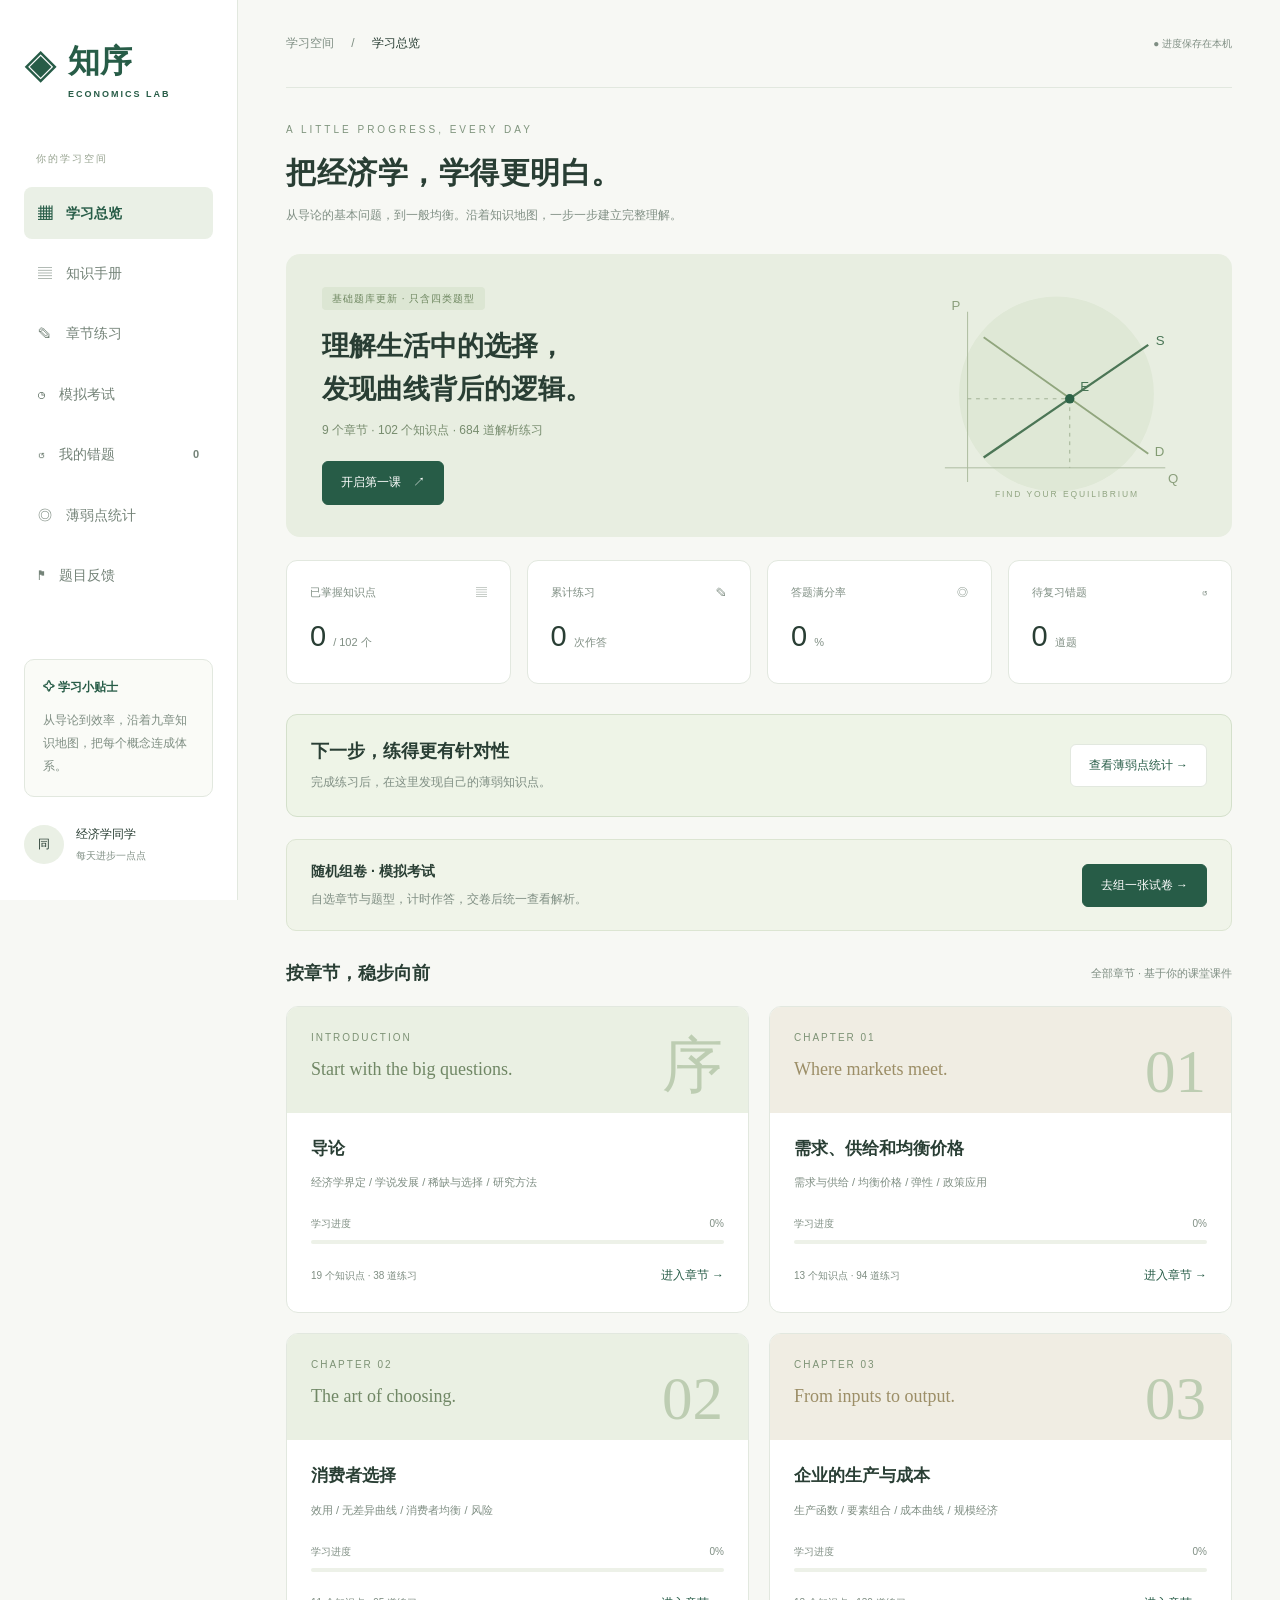
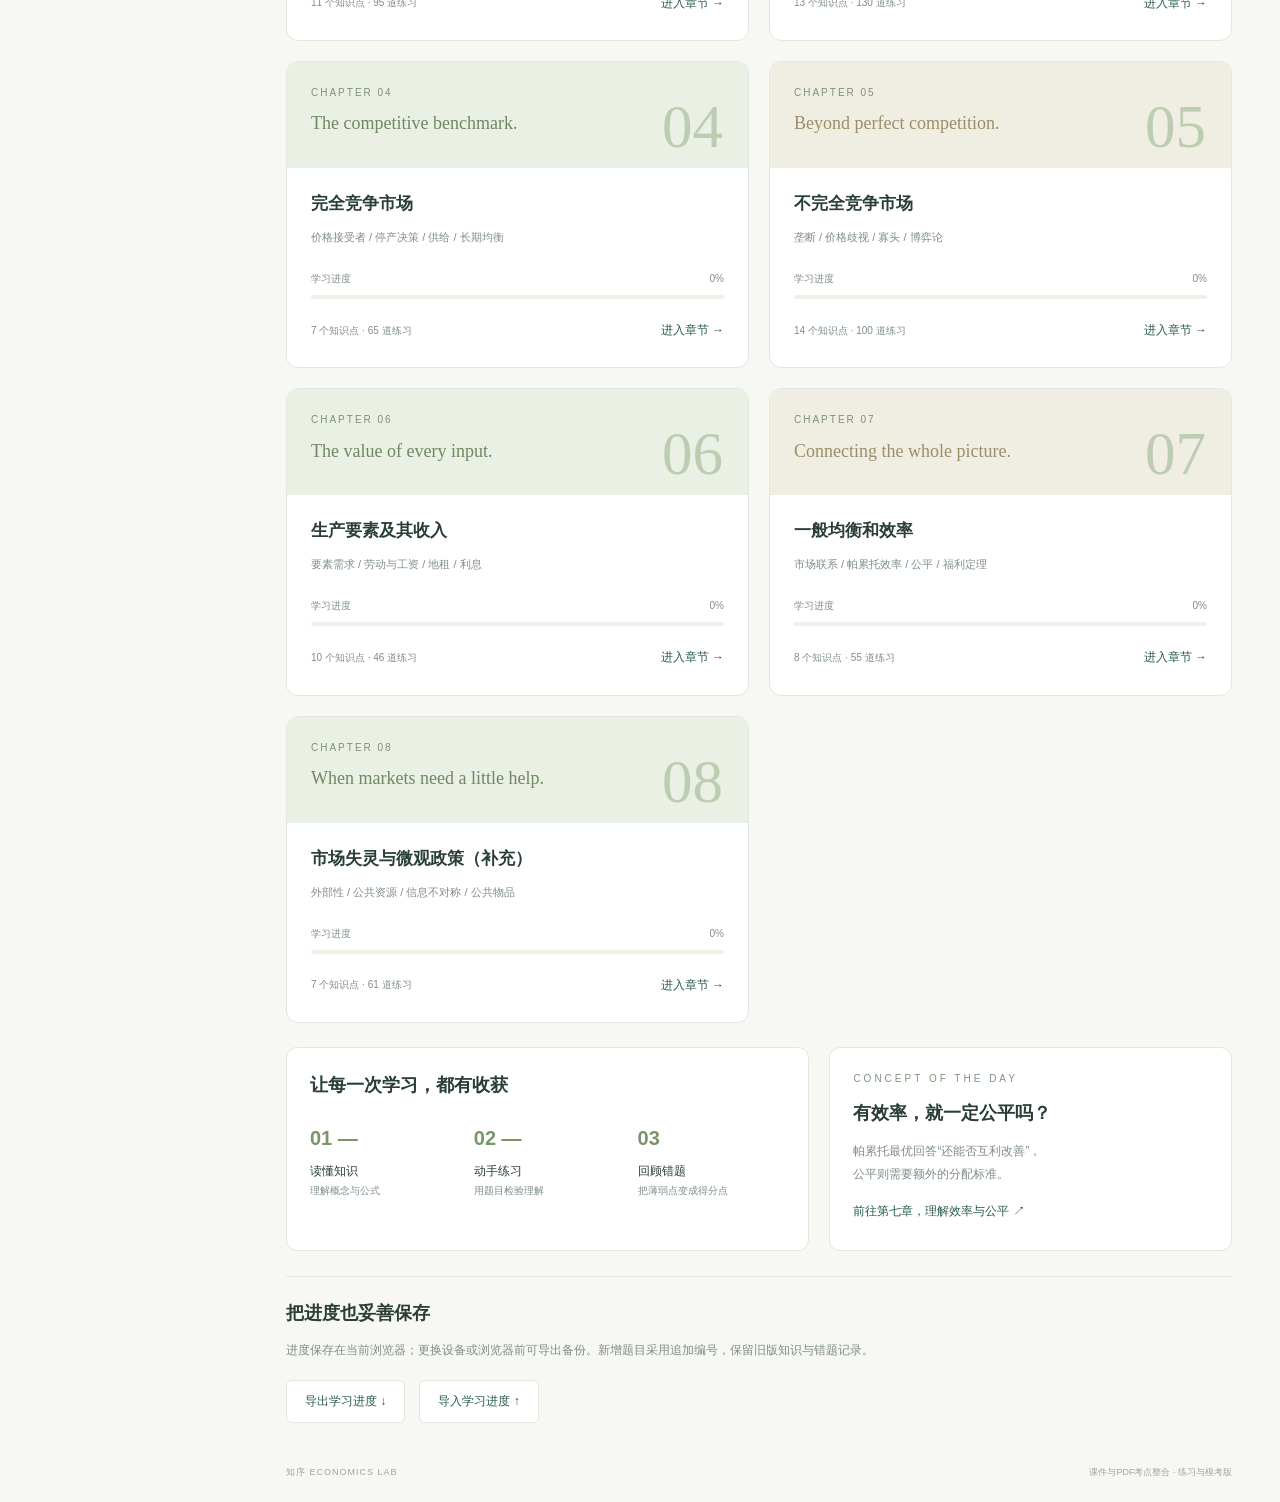
==== commit ff4d02c4: "Add introduction chapter from lecture slides with sourced knowledge and practice" ====
--- a/index.html
+++ b/index.html
@@ -1 +1 @@
-<!doctype html><html lang="zh-CN"><head><meta charset="utf-8"><meta name="viewport" content="width=device-width,initial-scale=1"><title>知序 · 经济学学习室（练习与模考版）</title><link rel="stylesheet" href="style.css?v=20261017-progress1"></head><body><aside><a href="#" class="brand" aria-label="知序首页">◈ <span>知序<small>ECONOMICS LAB</small></span></a><div class="side-label">你的学习空间</div><nav><button data-page="home" aria-label="学习总览">▦ <span>学习总览</span></button><button data-page="learn" aria-label="知识手册">▤ <span>知识手册</span></button><button data-page="practice" aria-label="章节练习">✎ <span>章节练习</span></button><button data-page="exam" aria-label="模拟考试">◷ <span>模拟考试</span></button><button data-page="wrong" aria-label="我的错题">↺ <span>我的错题</span><b id="wrong-count">0</b></button><button data-page="insights" aria-label="薄弱点统计">◎ <span>薄弱点统计</span></button><button data-page="feedback" aria-label="题目反馈">⚑ <span>题目反馈</span></button></nav><div class="side-note"><strong>✧ 学习小贴士</strong><p>从需求到效率，沿着八章知识地图，把每个概念连成体系。</p></div><div class="profile"><span class="avatar">同</span><div>经济学同学<small>每天进步一点点</small></div></div></aside><main><header><div>学习空间 <span>/</span> <strong id="breadcrumb">学习总览</strong></div><span class="badge" id="storage-status">● 进度保存在本机</span></header><div id="app"></div><footer>知序 ECONOMICS LAB <span>课件与PDF考点整合 · 练习与模考版</span></footer></main><script src="content.js?v=20261017-progress1"></script><script src="additions.js?v=20261017-progress1"></script><script src="textbook.js?v=20261017-progress1"></script><script src="bank-expansion.js?v=20261017-progress1"></script><script src="written-expansion.js?v=20261017-progress1"></script><script src="app.js?v=20261017-progress1"></script><script src="practice.js?v=20261017-progress1"></script><script src="exam.js?v=20261017-progress1"></script><script src="enhancements.js?v=20261017-progress1"></script></body></html>
+<!doctype html><html lang="zh-CN"><head><meta charset="utf-8"><meta name="viewport" content="width=device-width,initial-scale=1"><title>知序 · 经济学学习室（练习与模考版）</title><link rel="stylesheet" href="style.css?v=20261020-intro1"></head><body><aside><a href="#" class="brand" aria-label="知序首页">◈ <span>知序<small>ECONOMICS LAB</small></span></a><div class="side-label">你的学习空间</div><nav><button data-page="home" aria-label="学习总览">▦ <span>学习总览</span></button><button data-page="learn" aria-label="知识手册">▤ <span>知识手册</span></button><button data-page="practice" aria-label="章节练习">✎ <span>章节练习</span></button><button data-page="exam" aria-label="模拟考试">◷ <span>模拟考试</span></button><button data-page="wrong" aria-label="我的错题">↺ <span>我的错题</span><b id="wrong-count">0</b></button><button data-page="insights" aria-label="薄弱点统计">◎ <span>薄弱点统计</span></button><button data-page="feedback" aria-label="题目反馈">⚑ <span>题目反馈</span></button></nav><div class="side-note"><strong>✧ 学习小贴士</strong><p>从导论到效率，沿着九章知识地图，把每个概念连成体系。</p></div><div class="profile"><span class="avatar">同</span><div>经济学同学<small>每天进步一点点</small></div></div></aside><main><header><div>学习空间 <span>/</span> <strong id="breadcrumb">学习总览</strong></div><span class="badge" id="storage-status">● 进度保存在本机</span></header><div id="app"></div><footer>知序 ECONOMICS LAB <span>课件与PDF考点整合 · 练习与模考版</span></footer></main><script src="content.js?v=20261020-intro1"></script><script src="additions.js?v=20261020-intro1"></script><script src="textbook.js?v=20261020-intro1"></script><script src="bank-expansion.js?v=20261020-intro1"></script><script src="written-expansion.js?v=20261020-intro1"></script><script src="introduction.js?v=20261020-intro1"></script><script src="app.js?v=20261020-intro1"></script><script src="practice.js?v=20261020-intro1"></script><script src="exam.js?v=20261020-intro1"></script><script src="enhancements.js?v=20261020-intro1"></script></body></html>
